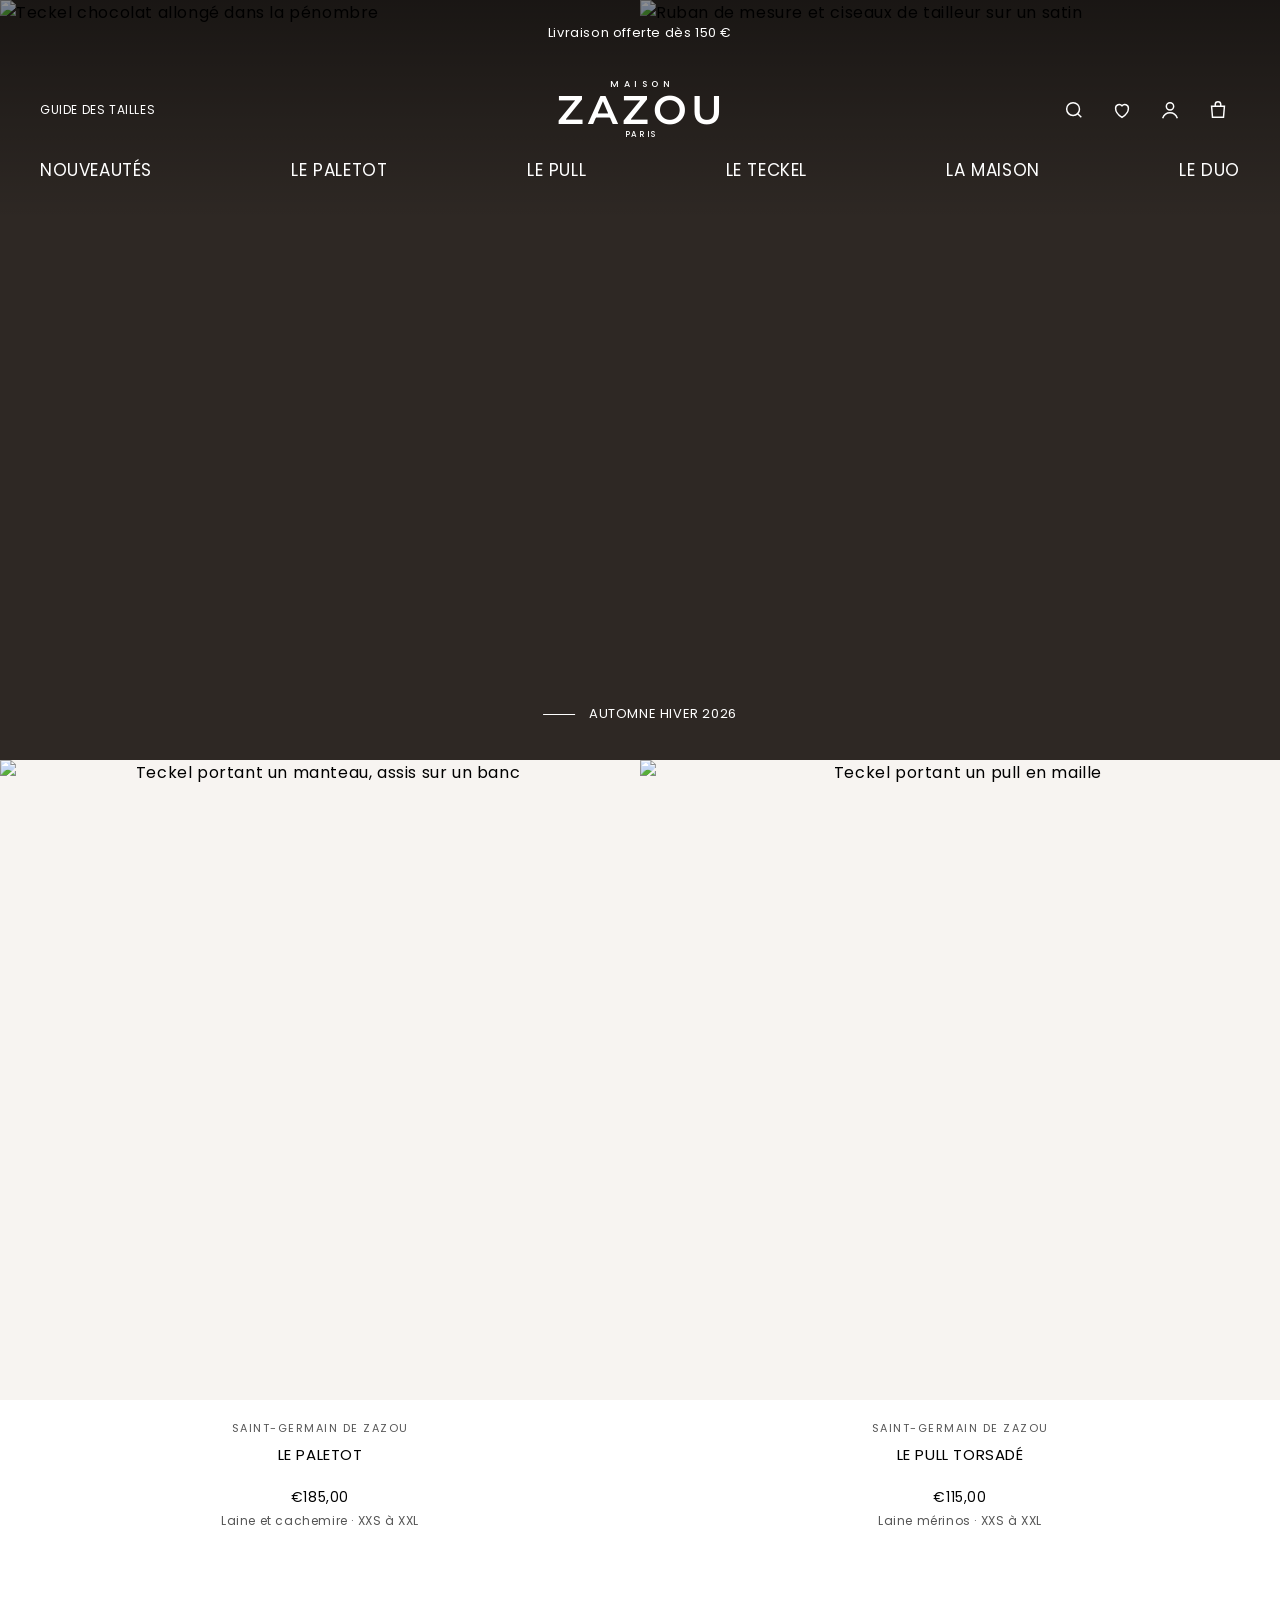
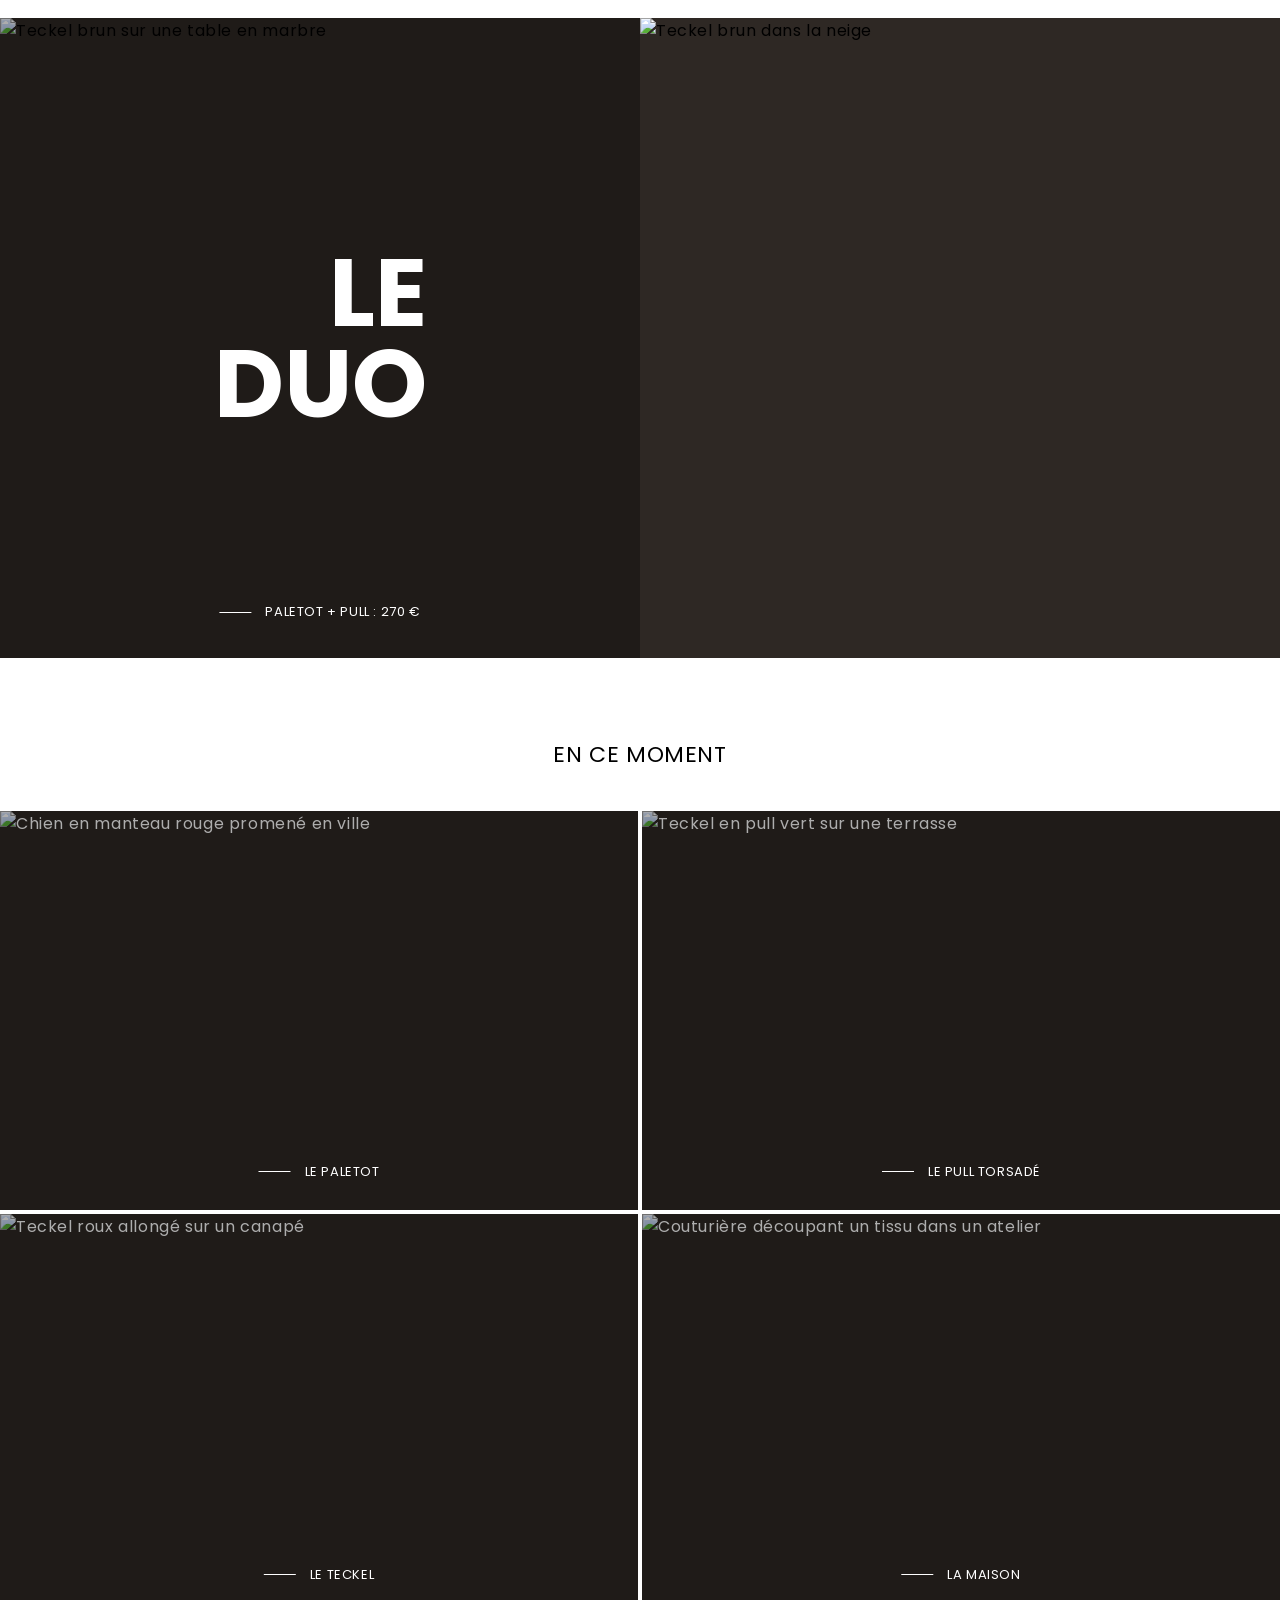
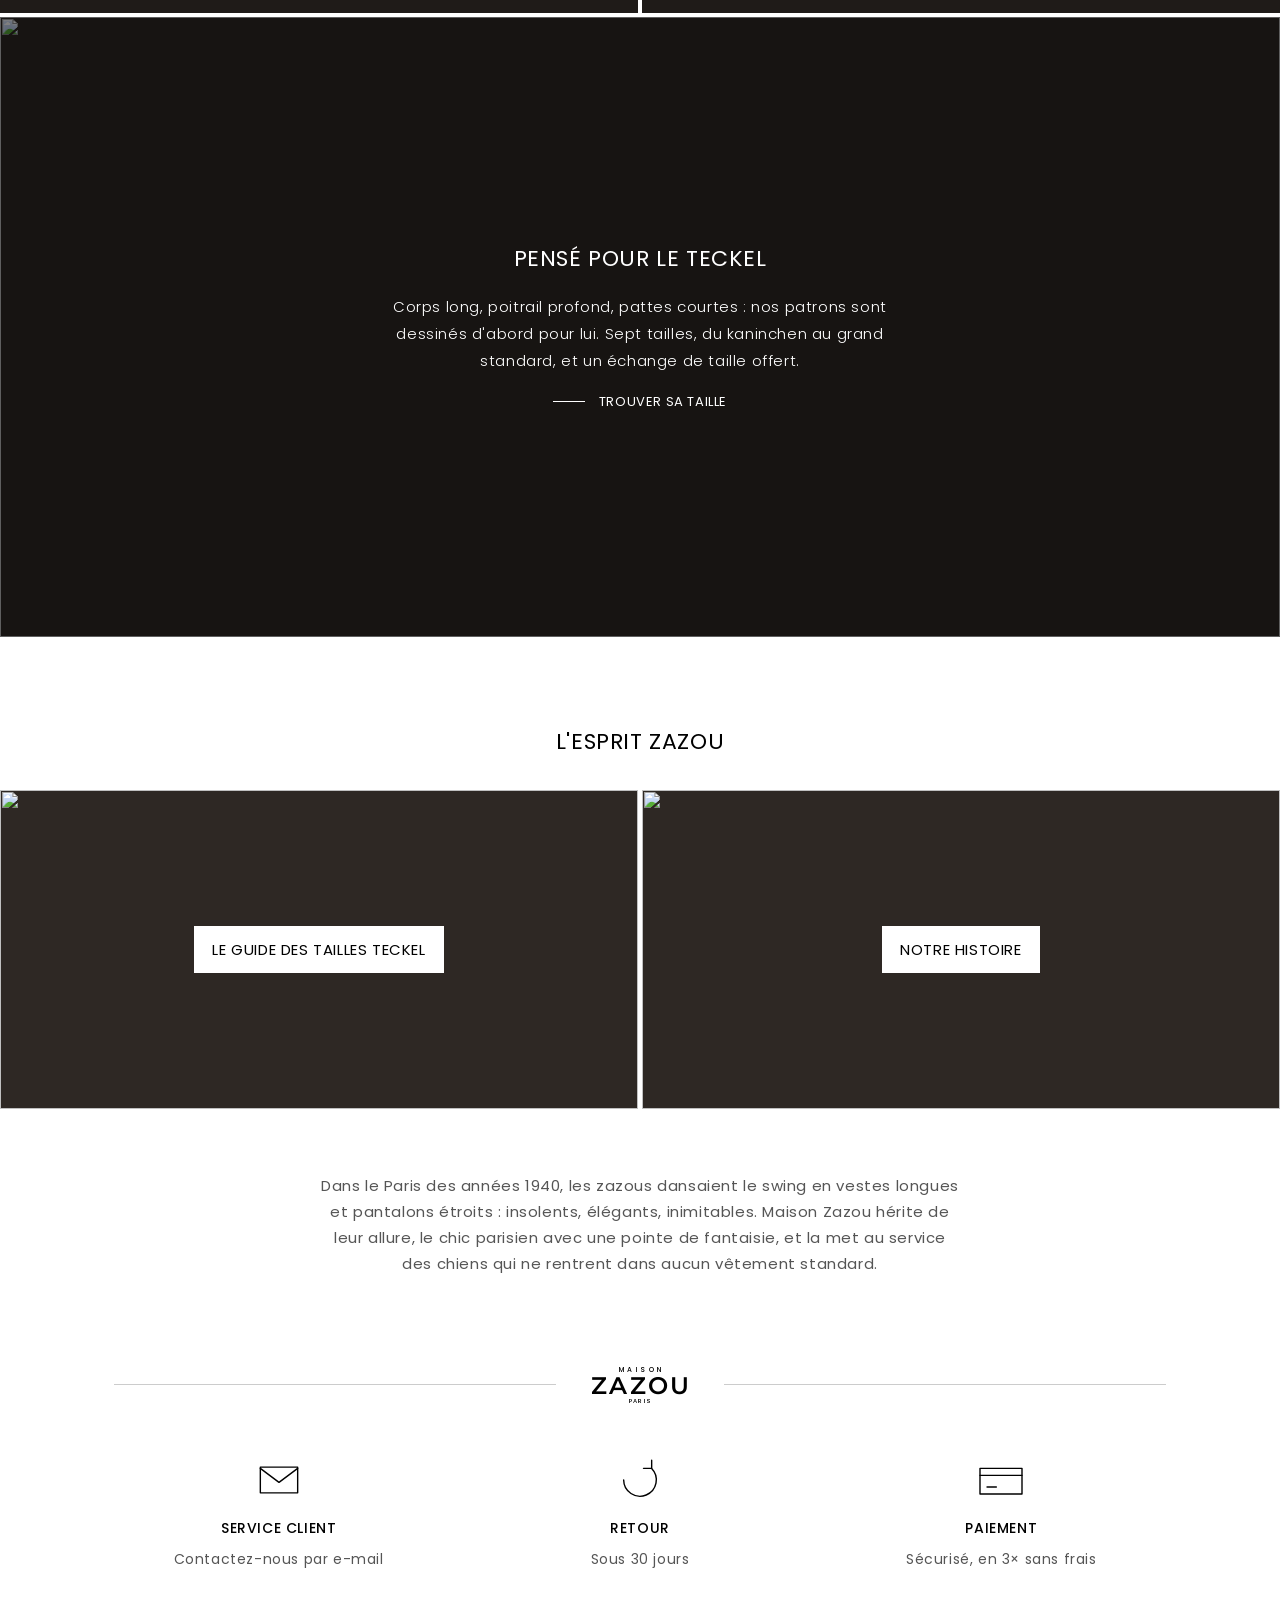
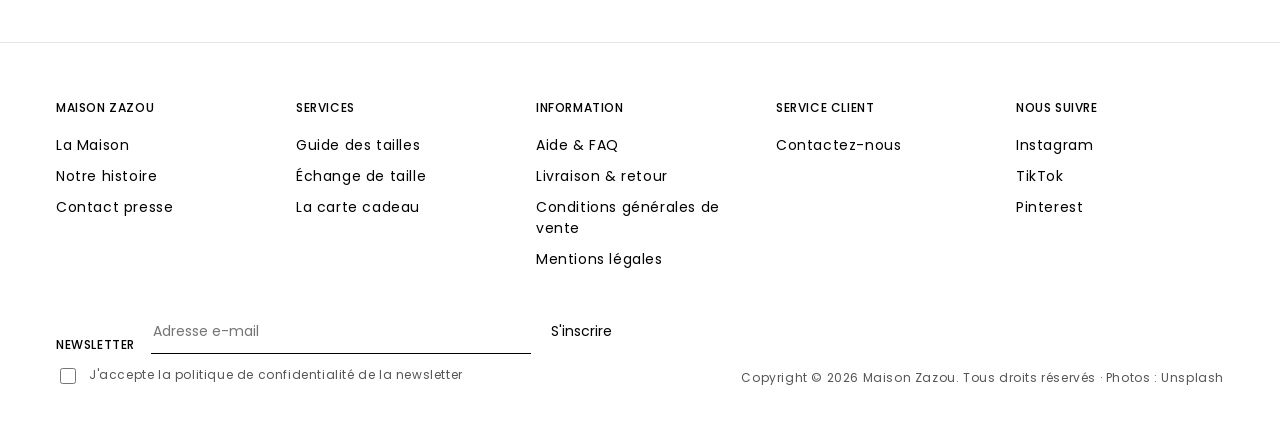
==== index.html @ 0fafcb83 "Add files via upload" ====
<!doctype html>
<html lang="fr">
<head>
  <meta charset="utf-8">
  <meta name="viewport" content="width=device-width, initial-scale=1">
  <title>Maison Zazou – Dog couture, Paris</title>
  <meta name="description" content="Maison Zazou, dog couture parisienne. Manteaux et pulls haut de gamme coupés pour le teckel : sept tailles, échange de taille offert.">
  <meta property="og:title" content="Maison Zazou – Dog couture, Paris">
  <meta property="og:description" content="Le Paletot et le Pull Torsadé, coupés pour le teckel.">
  <meta property="og:image" content="https://images.unsplash.com/photo-1665004063236-998c3f11ce4b?w=1200&q=80&auto=format&fit=crop">
  <meta property="og:type" content="website">
  <link rel="icon" href="favicon.svg" type="image/svg+xml">
  <link rel="preconnect" href="https://fonts.googleapis.com">
  <link rel="preconnect" href="https://fonts.gstatic.com" crossorigin>
  <link rel="stylesheet" href="https://fonts.googleapis.com/css2?family=Montserrat:wght@600&family=Poppins:wght@300;400;500;700&display=swap">
  <link rel="stylesheet" href="styles.css">
</head>
<body>
<a class="skip-link" href="#contenu">Aller au contenu</a>

<main id="contenu">

  <!-- Ouverture : en-tête posé sur la photo, comme les grandes maisons -->
  <section class="hero" aria-label="Collection Automne Hiver 2026">
    <div class="photo"><img src="https://images.unsplash.com/photo-1665004063236-998c3f11ce4b?w=1400&q=80&auto=format&fit=crop" alt="Teckel chocolat allongé dans la pénombre"></div>
    <div class="photo"><img src="https://images.unsplash.com/photo-1536867520774-5b4f2628a69b?w=1400&q=80&auto=format&fit=crop" alt="Ruban de mesure et ciseaux de tailleur sur un satin"></div>

    <div class="site-top">
      <p class="announce">Livraison offerte dès 150 €</p>
      <header class="header">
        <div class="header__row">
          <div class="header__side header__side--left">
            <a href="guide-des-tailles.html">Guide des tailles</a>
          </div>
          <a class="logo" href="index.html" aria-label="Maison Zazou, accueil">
            <span class="logo__maison">MAISON</span>
            <span class="logo__name">ZAZOU</span>
            <span class="logo__paris">PARIS</span>
          </a>
          <div class="header__side header__side--right">
            <button class="icon-btn" type="button" aria-label="Rechercher"><svg aria-hidden="true" viewBox="0 0 24 24" fill="none" stroke="currentColor" stroke-width="1.6"><circle cx="11" cy="11" r="7"/><path d="M20 20l-4-4"/></svg></button>
            <button class="icon-btn" type="button" aria-label="Mes favoris"><svg aria-hidden="true" viewBox="0 0 24 24" fill="none" stroke="currentColor" stroke-width="1.6"><path d="M12 20s-7-4.4-7-10a4 4 0 017-2.6A4 4 0 0119 10c0 5.6-7 10-7 10z"/></svg></button>
            <button class="icon-btn" type="button" aria-label="Mon compte"><svg aria-hidden="true" viewBox="0 0 24 24" fill="none" stroke="currentColor" stroke-width="1.6"><circle cx="12" cy="8" r="4"/><path d="M4 21c1.5-4 4.5-6 8-6s6.5 2 8 6"/></svg></button>
            <button class="icon-btn" type="button" aria-label="Panier, 0 article"><svg aria-hidden="true" viewBox="0 0 24 24" fill="none" stroke="currentColor" stroke-width="1.6"><path d="M5 8h14l-1 12H6L5 8z"/><path d="M9 8V6a3 3 0 016 0v2"/></svg></button>
          </div>
        </div>
        <nav class="nav" aria-label="Navigation principale">
          <a href="#collection">Nouveautés</a>
          <a href="#paletot">Le Paletot</a>
          <a href="#pull">Le Pull</a>
          <a href="#teckel">Le Teckel</a>
          <a href="#maison">La Maison</a>
          <a href="#duo">Le Duo</a>
        </nav>
      </header>
    </div>

    <a class="dash-link hero__label" href="#collection">Automne Hiver 2026</a>
  </section>

  <!-- Les deux pièces de lancement -->
  <section id="collection" aria-label="La collection">
    <h2 class="visually-hidden">La collection Saint-Germain</h2>
    <div class="products">
      <a class="product" id="paletot" href="guide-des-tailles.html">
        <span class="photo"><img src="https://images.unsplash.com/photo-1697939829612-f2ee98421a53?w=1000&q=80&auto=format&fit=crop" alt="Teckel portant un manteau, assis sur un banc" loading="lazy"></span>
        <span class="product__line">Saint-Germain de Zazou</span>
        <h3 class="product__name">Le Paletot</h3>
        <span class="product__price">€185,00</span>
        <span class="product__sizes">Laine et cachemire · XXS à XXL</span>
      </a>
      <a class="product" id="pull" href="guide-des-tailles.html">
        <span class="photo"><img src="https://images.unsplash.com/photo-1622150749206-4168a393b139?w=1000&q=80&auto=format&fit=crop" alt="Teckel portant un pull en maille" loading="lazy"></span>
        <span class="product__line">Saint-Germain de Zazou</span>
        <h3 class="product__name">Le Pull Torsadé</h3>
        <span class="product__price">€115,00</span>
        <span class="product__sizes">Laine mérinos · XXS à XXL</span>
      </a>
    </div>
  </section>

  <!-- Le duo -->
  <section class="banner" id="duo" aria-label="Le duo de l'hiver">
    <div class="photo photo--shade"><img src="https://images.unsplash.com/photo-1621757298577-3d65e065ecbe?w=1400&q=80&auto=format&fit=crop" alt="Teckel brun sur une table en marbre" loading="lazy"></div>
    <div class="photo"><img src="https://images.unsplash.com/photo-1613051466655-682343e2f2dd?w=1400&q=80&auto=format&fit=crop" alt="Teckel brun dans la neige" loading="lazy"></div>
    <h2 class="banner__title">Le<br>Duo</h2>
    <a class="dash-link banner__label" href="#collection">Paletot + Pull : 270 €</a>
  </section>

  <!-- En ce moment -->
  <section aria-label="En ce moment" style="padding-top: 80px">
    <h2 class="section-title">En ce moment</h2>
    <div class="tiles">
      <a class="tile" href="#paletot">
        <span class="photo photo--shade"><img src="https://images.unsplash.com/photo-1760413496862-2b8345eee603?w=1200&q=80&auto=format&fit=crop" alt="Chien en manteau rouge promené en ville" loading="lazy"></span>
        <span class="dash-link">Le Paletot</span>
      </a>
      <a class="tile" href="#pull">
        <span class="photo photo--shade"><img src="https://images.unsplash.com/photo-1791584328574-c2e7253af6ff?w=1200&q=80&auto=format&fit=crop" alt="Teckel en pull vert sur une terrasse" loading="lazy"></span>
        <span class="dash-link">Le Pull Torsadé</span>
      </a>
      <a class="tile" href="#teckel">
        <span class="photo photo--shade"><img src="https://images.unsplash.com/photo-1774440052293-35434686075d?w=1200&q=80&auto=format&fit=crop" alt="Teckel roux allongé sur un canapé" loading="lazy"></span>
        <span class="dash-link">Le Teckel</span>
      </a>
      <a class="tile" href="#maison">
        <span class="photo photo--shade"><img src="https://images.unsplash.com/photo-1787505136265-9a99dad3bbac?w=1200&q=80&auto=format&fit=crop" alt="Couturière découpant un tissu dans un atelier" loading="lazy"></span>
        <span class="dash-link">La Maison</span>
      </a>
    </div>
  </section>

  <!-- Coupe teckel -->
  <section class="feature" id="teckel" aria-label="Pensé pour le teckel">
    <div class="photo photo--shade" style="position:absolute"><img src="https://images.unsplash.com/photo-1741875801005-53f6b969426e?w=2000&q=80&auto=format&fit=crop" alt="" loading="lazy"></div>
    <div class="feature__text">
      <h2>Pensé pour le teckel</h2>
      <p>Corps long, poitrail profond, pattes courtes : nos patrons sont dessinés d'abord pour lui. Sept tailles, du kaninchen au grand standard, et un échange de taille offert.</p>
      <a class="dash-link" href="guide-des-tailles.html">Trouver sa taille</a>
    </div>
  </section>

  <!-- L'esprit Zazou -->
  <section id="maison" aria-label="L'esprit Zazou" style="padding-top: 88px">
    <h2 class="section-title" style="margin-bottom: 32px">L'esprit Zazou</h2>
    <div class="ateliers">
      <a class="atelier" href="guide-des-tailles.html">
        <span class="photo"><img src="https://images.unsplash.com/photo-1633655442330-0b44ca0cce9b?w=1400&q=80&auto=format&fit=crop" alt="" loading="lazy"></span>
        <span class="atelier__label">Le guide des tailles teckel</span>
      </a>
      <a class="atelier" href="#histoire">
        <span class="photo"><img src="https://images.unsplash.com/photo-1681003564665-62848f8d481e?w=1400&q=80&auto=format&fit=crop" alt="" loading="lazy"></span>
        <span class="atelier__label">Notre histoire</span>
      </a>
    </div>
    <div class="page" id="histoire" style="padding-top: 64px; padding-bottom: 0; text-align: center">
      <p style="max-width: 640px; margin: 0 auto; color: var(--muted)">Dans le Paris des années 1940, les zazous dansaient le swing en vestes longues et pantalons étroits : insolents, élégants, inimitables. Maison Zazou hérite de leur allure, le chic parisien avec une pointe de fantaisie, et la met au service des chiens qui ne rentrent dans aucun vêtement standard.</p>
    </div>
  </section>

  <!-- Engagements -->
  <section class="promise" aria-label="Nos engagements">
    <div class="promise__divider">
      <span class="logo logo--small" aria-hidden="true"><span class="logo__maison">MAISON</span><span class="logo__name">ZAZOU</span><span class="logo__paris">PARIS</span></span>
    </div>
    <div class="promise__grid">
      <div class="promise__item">
        <svg aria-hidden="true" viewBox="0 0 48 48" fill="none" stroke="#000" stroke-width="1.2" stroke-linecap="round" stroke-linejoin="round"><path d="M8 13h32v22H8z"/><path d="M8 14l16 12 16-12"/></svg>
        <span class="promise__title">Service client</span>
        <span class="promise__text">Contactez-nous par e-mail</span>
      </div>
      <div class="promise__item">
        <svg aria-hidden="true" viewBox="0 0 48 48" fill="none" stroke="#000" stroke-width="1.2" stroke-linecap="round" stroke-linejoin="round"><path d="M10 24a14 14 0 1024-9.9"/><path d="M34 7v7h-7"/></svg>
        <span class="promise__title">Retour</span>
        <span class="promise__text">Sous 30 jours</span>
      </div>
      <div class="promise__item">
        <svg aria-hidden="true" viewBox="0 0 48 48" fill="none" stroke="#000" stroke-width="1.2" stroke-linecap="round" stroke-linejoin="round"><path d="M6 14h36v22H6z"/><path d="M6 20h36"/><path d="M12 30h8"/></svg>
        <span class="promise__title">Paiement</span>
        <span class="promise__text">Sécurisé, en 3× sans frais</span>
      </div>
    </div>
  </section>

</main>

<footer class="footer" id="contact">
  <div class="footer__inner">
    <div class="footer__cols">
      <nav class="footer__col" aria-label="Maison Zazou">
        <span class="footer__heading">Maison Zazou</span>
        <a href="#maison">La Maison</a>
        <a href="#histoire">Notre histoire</a>
        <a href="mailto:contact@maisonzazou.fr">Contact presse</a>
      </nav>
      <nav class="footer__col" aria-label="Services">
        <span class="footer__heading">Services</span>
        <a href="guide-des-tailles.html">Guide des tailles</a>
        <a href="guide-des-tailles.html#echange">Échange de taille</a>
        <a href="#">La carte cadeau</a>
      </nav>
      <nav class="footer__col" aria-label="Information">
        <span class="footer__heading">Information</span>
        <a href="#">Aide &amp; FAQ</a>
        <a href="#">Livraison &amp; retour</a>
        <a href="#">Conditions générales de vente</a>
        <a href="mentions-legales.html">Mentions légales</a>
      </nav>
      <nav class="footer__col" aria-label="Service client">
        <span class="footer__heading">Service client</span>
        <a href="mailto:contact@maisonzazou.fr">Contactez-nous</a>
      </nav>
      <nav class="footer__col" aria-label="Nous suivre">
        <span class="footer__heading">Nous suivre</span>
        <a href="#">Instagram</a>
        <a href="#">TikTok</a>
        <a href="#">Pinterest</a>
      </nav>
    </div>
    <div class="footer__bottom">
      <form class="newsletter" name="newsletter" method="POST" data-netlify="true" netlify-honeypot="bot-field">
        <input type="hidden" name="form-name" value="newsletter">
        <p class="visually-hidden"><label>Ne pas remplir : <input name="bot-field"></label></p>
        <div class="newsletter__row">
          <label class="newsletter__label" for="nl-email">Newsletter</label>
          <input id="nl-email" name="email" type="email" placeholder="Adresse e-mail" required>
          <button type="submit">S'inscrire</button>
        </div>
        <label class="newsletter__consent"><input type="checkbox" name="consentement" required>J'accepte la politique de confidentialité de la newsletter</label>
      </form>
      <span class="copyright">Copyright © 2026 Maison Zazou. Tous droits réservés · Photos : Unsplash</span>
    </div>
  </div>
</footer>
</body>
</html>
---- styles.css ----
/* Maison Zazou — feuille de style */
:root {
  --ink: #000000;
  --muted: #555555;
  --line: #e6e6e6;
  --cream: #f7f4f1;
  --white: #ffffff;
  --font: 'Poppins', system-ui, -apple-system, sans-serif;
  --logo: 'Montserrat', 'Poppins', sans-serif;
}

* { box-sizing: border-box; }
html { scroll-behavior: smooth; }
body {
  margin: 0;
  background: var(--white);
  color: var(--ink);
  font-family: var(--font);
  font-size: 16px;
  letter-spacing: 0.6px;
  -webkit-font-smoothing: antialiased;
}
img { display: block; max-width: 100%; }
a { color: inherit; text-decoration: none; }
a:hover { opacity: 0.75; }
button { font: inherit; color: inherit; }
.visually-hidden {
  position: absolute; width: 1px; height: 1px; padding: 0; margin: -1px;
  overflow: hidden; clip: rect(0 0 0 0); white-space: nowrap; border: 0;
}
.skip-link { position: absolute; left: -9999px; top: 0; background: #fff; padding: 8px 12px; z-index: 100; }
.skip-link:focus { left: 8px; }

/* ---------- Logo ---------- */
.logo { display: flex; flex-direction: column; align-items: center; line-height: 1; }
.logo__maison { font-size: 9px; font-weight: 500; letter-spacing: 0.5em; padding-left: 0.5em; }
.logo__name { font-family: var(--logo); font-weight: 600; font-size: 40px; letter-spacing: 0.1em; padding-left: 0.1em; line-height: 1.05; }
.logo__paris { font-size: 8px; font-weight: 500; letter-spacing: 0.2em; padding-left: 0.2em; }
.logo--small .logo__maison { font-size: 7px; }
.logo--small .logo__name { font-size: 24px; }
.logo--small .logo__paris { font-size: 6px; }

/* ---------- En-tête ---------- */
.site-top { position: absolute; top: 0; left: 0; right: 0; z-index: 10; color: var(--white); }
.site-top--solid { position: static; color: var(--ink); border-bottom: 1px solid var(--line); }
.announce { text-align: center; padding: 10px 16px; font-size: 13px; }
.header { max-width: 1440px; margin: 0 auto; padding: 14px 40px 0; }
.header__row { display: flex; align-items: center; justify-content: space-between; gap: 16px; }
.header__side { flex: 1 1 0; display: flex; align-items: center; gap: 4px; }
.header__side--left { font-size: 12px; text-transform: uppercase; }
.header__side--right { justify-content: flex-end; }
.icon-btn {
  width: 44px; height: 44px; border: 0; background: transparent; cursor: pointer;
  display: inline-flex; align-items: center; justify-content: center; color: inherit;
}
.icon-btn svg { width: 22px; height: 22px; }
.nav {
  display: flex; flex-wrap: wrap; justify-content: space-between; gap: 8px 24px;
  padding: 18px 0 16px; font-size: 17px; text-transform: uppercase;
}

/* ---------- Photos ---------- */
.photo { position: relative; overflow: hidden; background: #2e2824; }
.photo img { width: 100%; height: 100%; object-fit: cover; }
.photo--shade::after { content: ''; position: absolute; inset: 0; background: rgba(0, 0, 0, 0.32); }

/* ---------- Ouverture ---------- */
.hero { position: relative; height: 760px; display: flex; }
.hero .photo { flex: 1 1 50%; }
.hero::after { content: ''; position: absolute; inset: 0 0 auto 0; height: 220px; background: linear-gradient(rgba(0,0,0,.45), rgba(0,0,0,0)); pointer-events: none; }
.dash-link {
  display: inline-flex; align-items: center; gap: 14px;
  font-size: 13px; text-transform: uppercase; white-space: nowrap;
}
.dash-link::before { content: ''; width: 32px; height: 1px; background: currentColor; }
.hero__label, .banner__label {
  position: absolute; bottom: 36px; left: 50%; transform: translateX(-50%);
  color: var(--white); z-index: 2;
}
.banner__label { left: 25%; }
.feature .photo--shade::after { background: rgba(0, 0, 0, 0.5); }

/* ---------- Produits ---------- */
.products {
  display: grid; grid-template-columns: repeat(2, minmax(0, 1fr));
  max-width: 1440px; margin: 0 auto; padding-bottom: 64px;
}
.product { display: flex; flex-direction: column; align-items: center; text-align: center; padding-bottom: 24px; }
.product .photo { width: 100%; aspect-ratio: 1 / 1; background: var(--cream); }
.product__line { margin-top: 20px; font-size: 11px; letter-spacing: 1.5px; text-transform: uppercase; color: var(--muted); }
.product__name { margin-top: 6px; font-size: 15px; text-transform: uppercase; font-weight: 400; }
.product__price { margin-top: 6px; font-size: 14px; }
.product__sizes { margin-top: 4px; font-size: 12px; color: var(--muted); }

/* ---------- Bannière Duo ---------- */
.banner { position: relative; display: flex; min-height: 640px; }
.banner .photo { flex: 1 1 50%; }
.banner__title {
  position: absolute; z-index: 2; top: 50%; left: 25%; transform: translate(-50%, -50%);
  margin: 0; color: var(--white); font-weight: 700; font-size: 96px; line-height: 0.95;
  text-transform: uppercase; text-align: right; letter-spacing: 0;
}

/* ---------- Titres de section ---------- */
.section-title { margin: 0 0 40px; text-align: center; font-size: 22px; font-weight: 400; text-transform: uppercase; }

/* ---------- Tuiles ---------- */
.tiles { display: grid; grid-template-columns: repeat(2, minmax(0, 1fr)); gap: 4px; }
.tile { position: relative; aspect-ratio: 16 / 10; display: block; color: var(--white); }
.tile .photo { position: absolute; inset: 0; }
.tile .dash-link { position: absolute; bottom: 28px; left: 50%; transform: translateX(-50%); z-index: 2; }

/* ---------- Bandeau teckel ---------- */
.feature { position: relative; min-height: 620px; display: flex; align-items: center; justify-content: center; padding: 64px 24px; color: var(--white); margin-top: 4px; }
.feature .photo { position: absolute; inset: 0; }
.feature__text { position: relative; z-index: 2; max-width: 560px; text-align: center; display: flex; flex-direction: column; align-items: center; gap: 18px; }
.feature__text h2 { margin: 0; font-size: 22px; font-weight: 400; text-transform: uppercase; }
.feature__text p { margin: 0; font-size: 15px; line-height: 1.8; font-weight: 300; }

/* ---------- Ateliers ---------- */
.ateliers { display: grid; grid-template-columns: repeat(2, minmax(0, 1fr)); gap: 4px; }
.atelier { position: relative; aspect-ratio: 2 / 1; display: flex; align-items: center; justify-content: center; }
.atelier .photo { position: absolute; inset: 0; }
.atelier__label { position: relative; z-index: 2; background: var(--white); color: var(--ink); padding: 12px 18px; font-size: 15px; text-transform: uppercase; }

/* ---------- Engagements ---------- */
.promise { max-width: 1100px; margin: 0 auto; padding: 88px 24px 72px; }
.promise__divider { display: flex; align-items: center; gap: 32px; }
.promise__divider::before, .promise__divider::after { content: ''; flex: 1 1 0; height: 1px; background: #cccccc; }
.promise__grid { margin-top: 48px; display: grid; grid-template-columns: repeat(3, minmax(0, 1fr)); gap: 32px; text-align: center; }
.promise__item { display: flex; flex-direction: column; align-items: center; gap: 10px; }
.promise__item svg { width: 56px; height: 56px; }
.promise__title { font-size: 14px; text-transform: uppercase; font-weight: 500; }
.promise__text { font-size: 14px; color: var(--muted); }

/* ---------- Pied de page ---------- */
.footer { border-top: 1px solid var(--line); }
.footer__inner { max-width: 1440px; margin: 0 auto; padding: 56px 56px 40px; display: flex; flex-direction: column; gap: 40px; }
.footer__cols { display: grid; grid-template-columns: repeat(5, minmax(0, 1fr)); gap: 32px; font-size: 14px; }
.footer__col { display: flex; flex-direction: column; gap: 10px; }
.footer__heading { font-size: 12px; font-weight: 500; text-transform: uppercase; margin-bottom: 8px; }
.footer__bottom { display: flex; flex-wrap: wrap; justify-content: space-between; align-items: flex-end; gap: 24px; }
.newsletter { display: flex; flex-direction: column; gap: 12px; flex: 0 1 560px; }
.newsletter__row { display: flex; flex-wrap: wrap; align-items: flex-end; gap: 16px; }
.newsletter label.newsletter__label { font-size: 12px; font-weight: 500; text-transform: uppercase; }
.newsletter input[type=email] {
  flex: 1 1 220px; min-height: 44px; border: 0; border-bottom: 1px solid var(--ink);
  background: transparent; font: 14px var(--font); color: var(--ink); padding: 0 2px;
}
.newsletter button { min-height: 44px; border: 0; background: transparent; cursor: pointer; font-size: 14px; padding: 0 4px; }
.newsletter__consent { display: flex; gap: 10px; align-items: flex-start; font-size: 12px; color: var(--muted); line-height: 1.5; }
.newsletter__consent input { margin-top: 2px; width: 16px; height: 16px; }
.newsletter__msg { font-size: 13px; color: var(--muted); min-height: 1em; }
.copyright { font-size: 12px; color: var(--muted); }

/* ---------- Pages intérieures ---------- */
.page { max-width: 960px; margin: 0 auto; padding: 72px 24px 96px; }
.page h1 { margin: 0 0 12px; font-size: 26px; font-weight: 400; text-transform: uppercase; text-align: center; }
.page .lead { margin: 0 auto 48px; max-width: 620px; text-align: center; color: var(--muted); line-height: 1.7; }
.page h2 { font-size: 16px; font-weight: 500; text-transform: uppercase; margin: 48px 0 16px; }
.page p, .page li { line-height: 1.75; font-size: 15px; }
.table-wrap { overflow-x: auto; }
.size-table { width: 100%; border-collapse: collapse; font-size: 14px; }
.size-table th, .size-table td { padding: 12px 10px; border-bottom: 1px solid var(--line); text-align: left; white-space: nowrap; }
.size-table th { font-weight: 500; text-transform: uppercase; font-size: 11px; letter-spacing: 1px; }
.size-table td:first-child { font-weight: 500; }

/* ---------- Mobile ---------- */
@media (max-width: 900px) {
  .header { padding: 10px 16px 0; }
  .nav { justify-content: center; font-size: 13px; gap: 6px 18px; }
  .logo__name { font-size: 30px; }
  .hero { height: 620px; }
  .hero .photo:last-child { display: none; }
  .banner { flex-direction: column; }
  .banner .photo { min-height: 360px; }
  .banner__title { top: 180px; left: 50%; font-size: 64px; text-align: center; }
  .banner__label { bottom: auto; top: 320px; left: 50%; }
  .products, .tiles, .ateliers { grid-template-columns: 1fr; }
  .promise__grid { grid-template-columns: 1fr; }
  .footer__inner { padding: 40px 20px 32px; }
  .footer__cols { grid-template-columns: repeat(2, minmax(0, 1fr)); }
  .header__side--left a { display: none; }
}
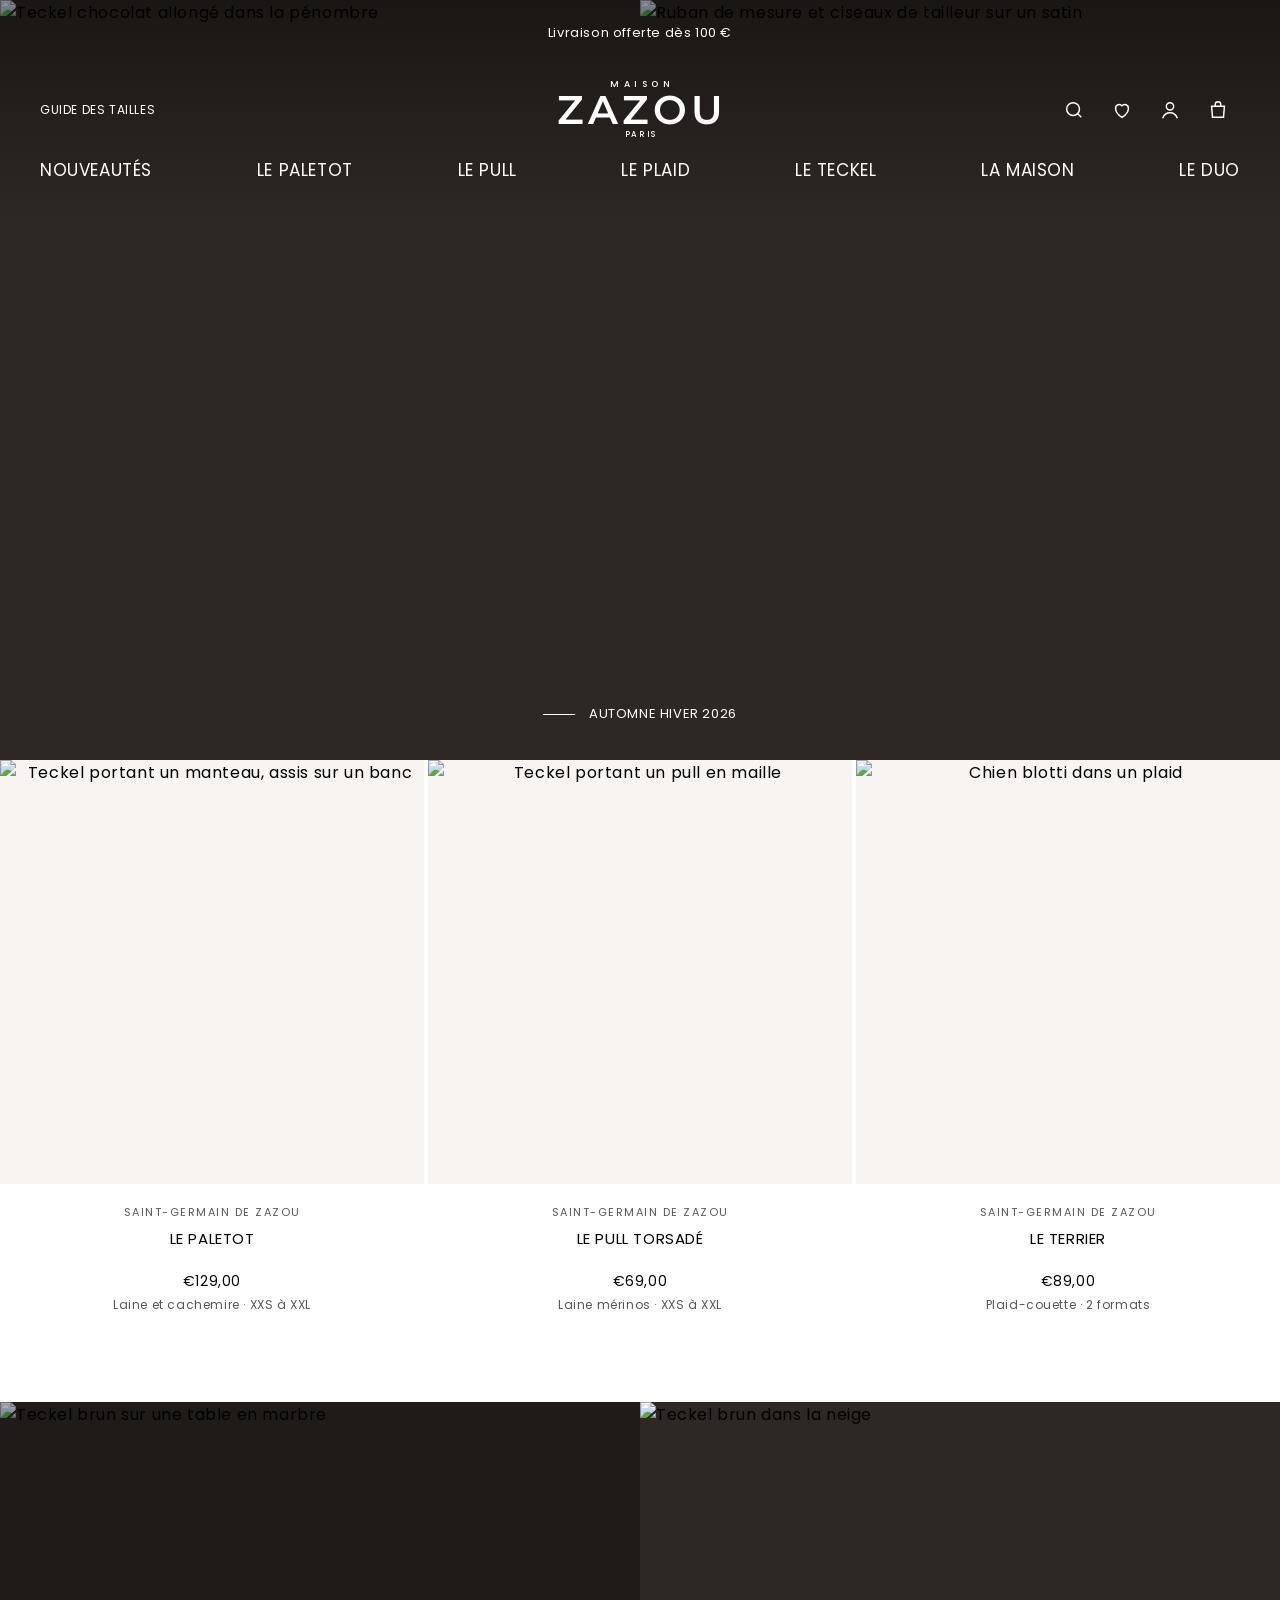
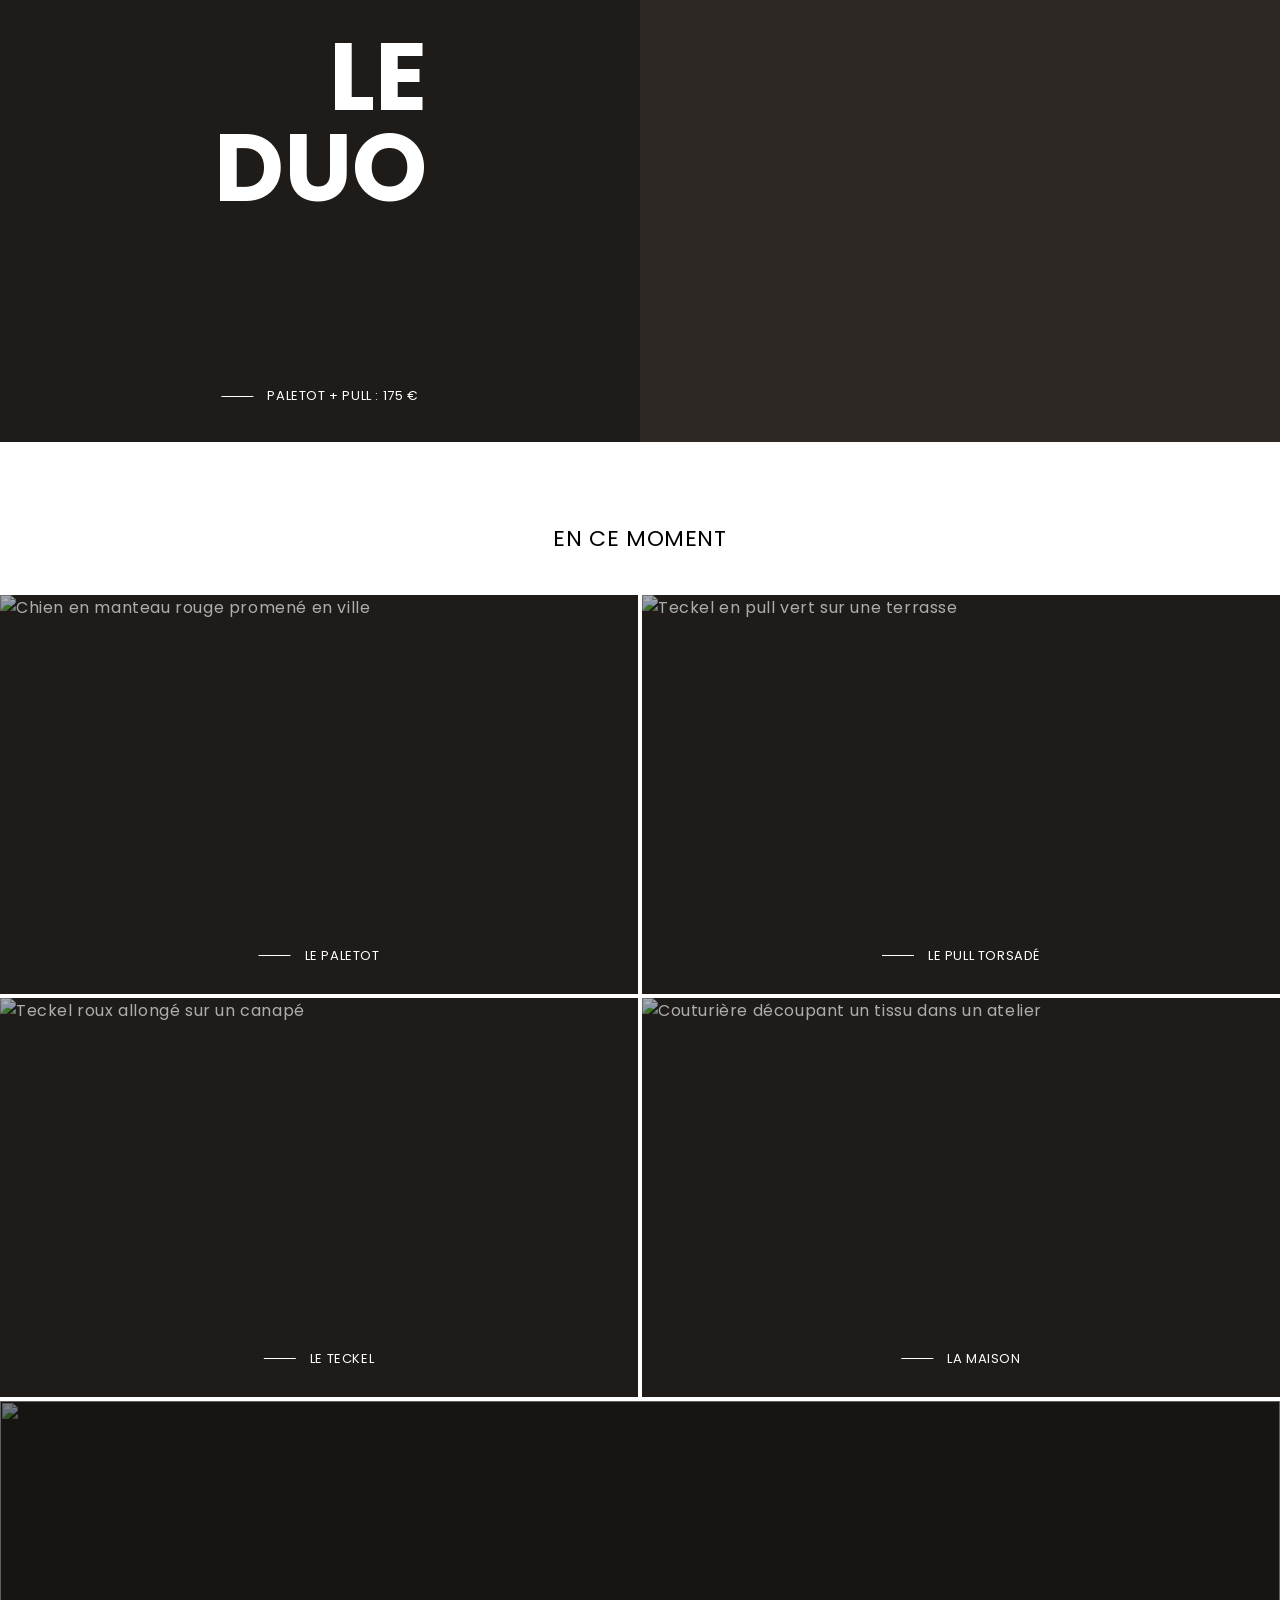
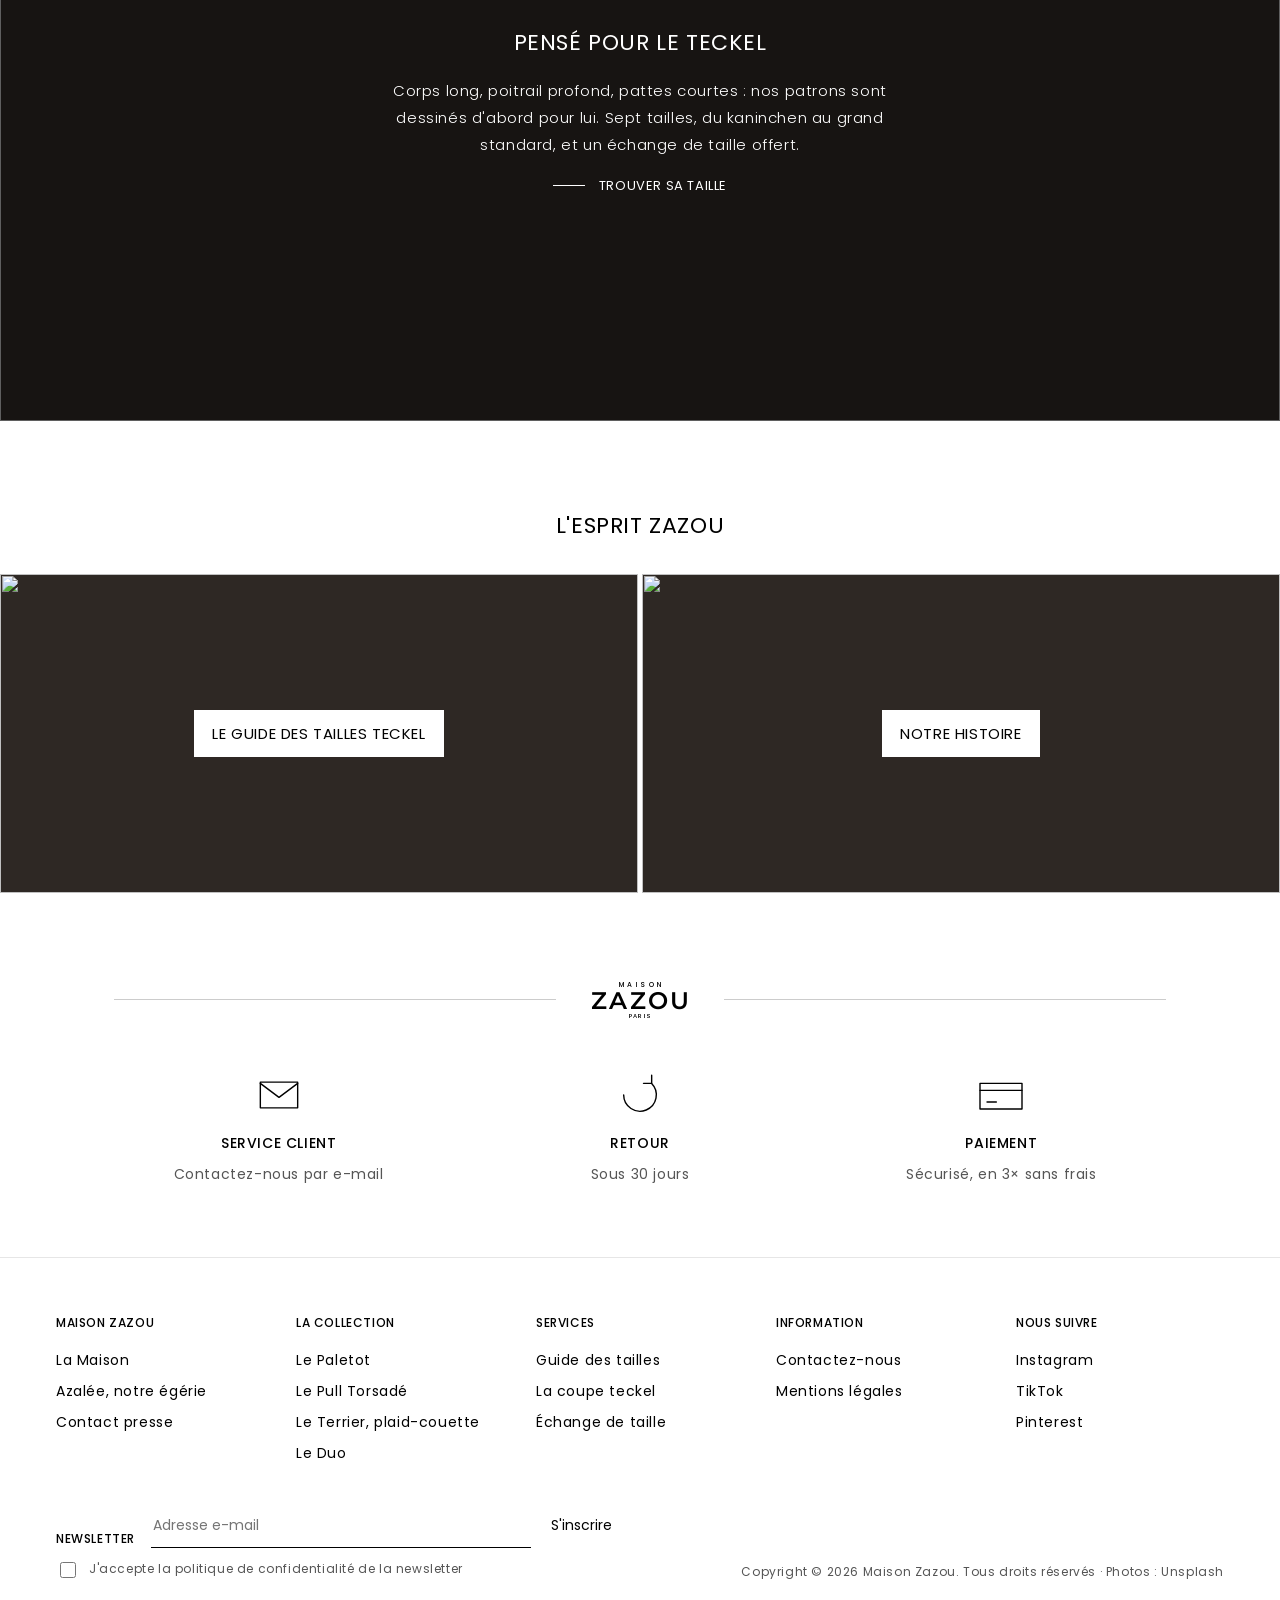
==== commit cc83521c: "Add files via upload" ====
--- a/index.html
+++ b/index.html
@@ -26,7 +26,7 @@
     <div class="photo"><img src="https://images.unsplash.com/photo-1536867520774-5b4f2628a69b?w=1400&q=80&auto=format&fit=crop" alt="Ruban de mesure et ciseaux de tailleur sur un satin"></div>
 
     <div class="site-top">
-      <p class="announce">Livraison offerte dès 150 €</p>
+      <p class="announce">Livraison offerte dès 100 €</p>
       <header class="header">
         <div class="header__row">
           <div class="header__side header__side--left">
@@ -45,36 +45,44 @@
           </div>
         </div>
         <nav class="nav" aria-label="Navigation principale">
-          <a href="#collection">Nouveautés</a>
-          <a href="#paletot">Le Paletot</a>
-          <a href="#pull">Le Pull</a>
-          <a href="#teckel">Le Teckel</a>
-          <a href="#maison">La Maison</a>
-          <a href="#duo">Le Duo</a>
+          <a href="collection.html">Nouveautés</a>
+          <a href="le-paletot.html">Le Paletot</a>
+          <a href="le-pull.html">Le Pull</a>
+          <a href="le-terrier.html">Le Plaid</a>
+          <a href="le-teckel.html">Le Teckel</a>
+          <a href="la-maison.html">La Maison</a>
+          <a href="le-duo.html">Le Duo</a>
         </nav>
       </header>
     </div>
 
-    <a class="dash-link hero__label" href="#collection">Automne Hiver 2026</a>
+    <a class="dash-link hero__label" href="collection.html">Automne Hiver 2026</a>
   </section>
 
   <!-- Les deux pièces de lancement -->
   <section id="collection" aria-label="La collection">
     <h2 class="visually-hidden">La collection Saint-Germain</h2>
     <div class="products">
-      <a class="product" id="paletot" href="guide-des-tailles.html">
+      <a class="product" id="paletot" href="le-paletot.html">
         <span class="photo"><img src="https://images.unsplash.com/photo-1697939829612-f2ee98421a53?w=1000&q=80&auto=format&fit=crop" alt="Teckel portant un manteau, assis sur un banc" loading="lazy"></span>
         <span class="product__line">Saint-Germain de Zazou</span>
         <h3 class="product__name">Le Paletot</h3>
-        <span class="product__price">€185,00</span>
+        <span class="product__price">€129,00</span>
         <span class="product__sizes">Laine et cachemire · XXS à XXL</span>
       </a>
-      <a class="product" id="pull" href="guide-des-tailles.html">
+      <a class="product" id="pull" href="le-pull.html">
         <span class="photo"><img src="https://images.unsplash.com/photo-1622150749206-4168a393b139?w=1000&q=80&auto=format&fit=crop" alt="Teckel portant un pull en maille" loading="lazy"></span>
         <span class="product__line">Saint-Germain de Zazou</span>
         <h3 class="product__name">Le Pull Torsadé</h3>
-        <span class="product__price">€115,00</span>
+        <span class="product__price">€69,00</span>
         <span class="product__sizes">Laine mérinos · XXS à XXL</span>
+      </a>
+      <a class="product" id="terrier" href="le-terrier.html">
+        <span class="photo"><img src="https://images.unsplash.com/photo-1665004060926-42e6c83dc4e2?w=1000&q=80&auto=format&fit=crop" alt="Chien blotti dans un plaid" loading="lazy"></span>
+        <span class="product__line">Saint-Germain de Zazou</span>
+        <h3 class="product__name">Le Terrier</h3>
+        <span class="product__price">€89,00</span>
+        <span class="product__sizes">Plaid-couette · 2 formats</span>
       </a>
     </div>
   </section>
@@ -84,26 +92,26 @@
     <div class="photo photo--shade"><img src="https://images.unsplash.com/photo-1621757298577-3d65e065ecbe?w=1400&q=80&auto=format&fit=crop" alt="Teckel brun sur une table en marbre" loading="lazy"></div>
     <div class="photo"><img src="https://images.unsplash.com/photo-1613051466655-682343e2f2dd?w=1400&q=80&auto=format&fit=crop" alt="Teckel brun dans la neige" loading="lazy"></div>
     <h2 class="banner__title">Le<br>Duo</h2>
-    <a class="dash-link banner__label" href="#collection">Paletot + Pull : 270 €</a>
+    <a class="dash-link banner__label" href="le-duo.html">Paletot + Pull : 175 €</a>
   </section>
 
   <!-- En ce moment -->
   <section aria-label="En ce moment" style="padding-top: 80px">
     <h2 class="section-title">En ce moment</h2>
     <div class="tiles">
-      <a class="tile" href="#paletot">
+      <a class="tile" href="le-paletot.html">
         <span class="photo photo--shade"><img src="https://images.unsplash.com/photo-1760413496862-2b8345eee603?w=1200&q=80&auto=format&fit=crop" alt="Chien en manteau rouge promené en ville" loading="lazy"></span>
         <span class="dash-link">Le Paletot</span>
       </a>
-      <a class="tile" href="#pull">
+      <a class="tile" href="le-pull.html">
         <span class="photo photo--shade"><img src="https://images.unsplash.com/photo-1791584328574-c2e7253af6ff?w=1200&q=80&auto=format&fit=crop" alt="Teckel en pull vert sur une terrasse" loading="lazy"></span>
         <span class="dash-link">Le Pull Torsadé</span>
       </a>
-      <a class="tile" href="#teckel">
+      <a class="tile" href="le-teckel.html">
         <span class="photo photo--shade"><img src="https://images.unsplash.com/photo-1774440052293-35434686075d?w=1200&q=80&auto=format&fit=crop" alt="Teckel roux allongé sur un canapé" loading="lazy"></span>
         <span class="dash-link">Le Teckel</span>
       </a>
-      <a class="tile" href="#maison">
+      <a class="tile" href="la-maison.html">
         <span class="photo photo--shade"><img src="https://images.unsplash.com/photo-1787505136265-9a99dad3bbac?w=1200&q=80&auto=format&fit=crop" alt="Couturière découpant un tissu dans un atelier" loading="lazy"></span>
         <span class="dash-link">La Maison</span>
       </a>
@@ -124,17 +132,14 @@
   <section id="maison" aria-label="L'esprit Zazou" style="padding-top: 88px">
     <h2 class="section-title" style="margin-bottom: 32px">L'esprit Zazou</h2>
     <div class="ateliers">
-      <a class="atelier" href="guide-des-tailles.html">
+      <a class="atelier" href="le-teckel.html">
         <span class="photo"><img src="https://images.unsplash.com/photo-1633655442330-0b44ca0cce9b?w=1400&q=80&auto=format&fit=crop" alt="" loading="lazy"></span>
         <span class="atelier__label">Le guide des tailles teckel</span>
       </a>
-      <a class="atelier" href="#histoire">
+      <a class="atelier" href="la-maison.html">
         <span class="photo"><img src="https://images.unsplash.com/photo-1681003564665-62848f8d481e?w=1400&q=80&auto=format&fit=crop" alt="" loading="lazy"></span>
         <span class="atelier__label">Notre histoire</span>
       </a>
-    </div>
-    <div class="page" id="histoire" style="padding-top: 64px; padding-bottom: 0; text-align: center">
-      <p style="max-width: 640px; margin: 0 auto; color: var(--muted)">Dans le Paris des années 1940, les zazous dansaient le swing en vestes longues et pantalons étroits : insolents, élégants, inimitables. Maison Zazou hérite de leur allure, le chic parisien avec une pointe de fantaisie, et la met au service des chiens qui ne rentrent dans aucun vêtement standard.</p>
     </div>
   </section>
 
@@ -169,26 +174,27 @@
     <div class="footer__cols">
       <nav class="footer__col" aria-label="Maison Zazou">
         <span class="footer__heading">Maison Zazou</span>
-        <a href="#maison">La Maison</a>
-        <a href="#histoire">Notre histoire</a>
+        <a href="la-maison.html">La Maison</a>
+        <a href="la-maison.html">Azalée, notre égérie</a>
         <a href="mailto:contact@maisonzazou.fr">Contact presse</a>
+      </nav>
+      <nav class="footer__col" aria-label="La collection">
+        <span class="footer__heading">La collection</span>
+        <a href="le-paletot.html">Le Paletot</a>
+        <a href="le-pull.html">Le Pull Torsadé</a>
+        <a href="le-terrier.html">Le Terrier, plaid-couette</a>
+        <a href="le-duo.html">Le Duo</a>
       </nav>
       <nav class="footer__col" aria-label="Services">
         <span class="footer__heading">Services</span>
         <a href="guide-des-tailles.html">Guide des tailles</a>
+        <a href="le-teckel.html">La coupe teckel</a>
         <a href="guide-des-tailles.html#echange">Échange de taille</a>
-        <a href="#">La carte cadeau</a>
       </nav>
       <nav class="footer__col" aria-label="Information">
         <span class="footer__heading">Information</span>
-        <a href="#">Aide &amp; FAQ</a>
-        <a href="#">Livraison &amp; retour</a>
-        <a href="#">Conditions générales de vente</a>
+        <a href="mailto:contact@maisonzazou.fr">Contactez-nous</a>
         <a href="mentions-legales.html">Mentions légales</a>
-      </nav>
-      <nav class="footer__col" aria-label="Service client">
-        <span class="footer__heading">Service client</span>
-        <a href="mailto:contact@maisonzazou.fr">Contactez-nous</a>
       </nav>
       <nav class="footer__col" aria-label="Nous suivre">
         <span class="footer__heading">Nous suivre</span>
--- a/styles.css
+++ b/styles.css
@@ -82,7 +82,7 @@
 
 /* ---------- Produits ---------- */
 .products {
-  display: grid; grid-template-columns: repeat(2, minmax(0, 1fr));
+  display: grid; grid-template-columns: repeat(3, minmax(0, 1fr)); gap: 0 4px;
   max-width: 1440px; margin: 0 auto; padding-bottom: 64px;
 }
 .product { display: flex; flex-direction: column; align-items: center; text-align: center; padding-bottom: 24px; }
@@ -164,6 +164,66 @@
 .size-table th, .size-table td { padding: 12px 10px; border-bottom: 1px solid var(--line); text-align: left; white-space: nowrap; }
 .size-table th { font-weight: 500; text-transform: uppercase; font-size: 11px; letter-spacing: 1px; }
 .size-table td:first-child { font-weight: 500; }
+
+/* ---------- Page La Maison ---------- */
+.manifesto__hero { height: 640px; }
+.manifesto__image { height: 560px; max-width: 1200px; margin: 0 auto; }
+.manifesto__intro { max-width: 720px; margin: 0 auto; padding: 72px 24px 64px; text-align: center; }
+.manifesto__intro h1 { margin: 0 0 16px; font-size: 26px; font-weight: 400; text-transform: uppercase; }
+.manifesto__intro p { margin: 0; font-size: 16px; line-height: 1.8; color: var(--muted); }
+.manifesto__block { max-width: 680px; margin: 0 auto; padding: 64px 24px; text-align: center; }
+.manifesto__block h2 { margin: 0 0 20px; font-size: 18px; font-weight: 500; text-transform: uppercase; }
+.manifesto__block p { margin: 0 0 14px; font-size: 15px; line-height: 1.85; color: var(--muted); }
+.manifesto__lead { font-size: 13px !important; text-transform: uppercase; letter-spacing: 1.5px; color: var(--ink) !important; }
+.manifesto__closing { margin-top: 32px !important; font-size: 14px !important; text-transform: uppercase; letter-spacing: 1.5px; color: var(--ink) !important; }
+.nav a[aria-current="page"] { text-decoration: underline; text-underline-offset: 6px; }
+
+/* ---------- Pages produit ---------- */
+.breadcrumb { margin: 0 0 18px; font-size: 12px; color: var(--muted); }
+.breadcrumb a:hover { text-decoration: underline; }
+.pdp { max-width: 1440px; margin: 0 auto; display: grid; grid-template-columns: minmax(0, 1.4fr) minmax(0, 1fr); gap: 56px; padding: 0 56px 32px 0; }
+.pdp__gallery { display: flex; flex-direction: column; gap: 4px; }
+.pdp__img { aspect-ratio: 4 / 5; background: var(--cream); }
+.pdp__info { position: sticky; top: 24px; align-self: start; padding-top: 48px; display: flex; flex-direction: column; }
+.pdp__name { margin: 6px 0 0; font-size: 22px; font-weight: 400; text-transform: uppercase; }
+.pdp__price { margin: 10px 0 0; font-size: 16px; }
+.pdp__color { margin: 18px 0 0; font-size: 13px; color: var(--muted); }
+.pdp__intro { margin: 14px 0 0; font-size: 15px; line-height: 1.7; }
+.pdp__form { margin-top: 28px; display: flex; flex-direction: column; gap: 12px; }
+.sizes { border: 0; margin: 0; padding: 0; }
+.sizes legend { width: 100%; display: flex; justify-content: space-between; font-size: 12px; text-transform: uppercase; margin-bottom: 10px; }
+.sizes legend a { text-transform: none; text-decoration: underline; color: var(--muted); }
+.sizes__grid { display: flex; flex-wrap: wrap; gap: 8px; }
+.size input { position: absolute; opacity: 0; }
+.size span { display: inline-flex; align-items: center; justify-content: center; min-width: 52px; min-height: 44px; padding: 0 12px; border: 1px solid #cccccc; font-size: 13px; cursor: pointer; }
+.size input:checked + span { border-color: var(--ink); background: var(--ink); color: var(--white); }
+.size input:focus-visible + span { outline: 2px solid var(--ink); outline-offset: 2px; }
+.pdp__label { font-size: 12px; text-transform: uppercase; margin-top: 6px; }
+.pdp__email { min-height: 48px; border: 1px solid #8c8c8c; padding: 0 14px; font: 14px var(--font); }
+.btn { display: inline-flex; align-items: center; justify-content: center; min-height: 52px; padding: 0 28px; border: 1px solid var(--ink); background: var(--ink); color: var(--white); font: 500 13px var(--font); letter-spacing: 1.5px; text-transform: uppercase; cursor: pointer; }
+.btn:hover { opacity: 0.85; }
+.btn--inline { margin: 8px 6px 0; }
+.btn--ghost { background: transparent; color: var(--ink); }
+.pdp__note { margin: 0; font-size: 12px; line-height: 1.6; color: var(--muted); }
+.acc { border-top: 1px solid var(--line); }
+.acc:first-of-type { margin-top: 32px; }
+.acc:last-of-type { border-bottom: 1px solid var(--line); }
+.acc summary { padding: 16px 0; font-size: 13px; text-transform: uppercase; cursor: pointer; list-style: none; display: flex; justify-content: space-between; }
+.acc summary::after { content: '+'; }
+.acc[open] summary::after { content: '–'; }
+.acc summary::-webkit-details-marker { display: none; }
+.acc div { padding-bottom: 12px; font-size: 14px; line-height: 1.75; color: var(--muted); }
+.acc p { margin: 0 0 10px; }
+.pdp__pair { margin-top: 28px; font-size: 13px; text-decoration: underline; text-underline-offset: 4px; }
+
+/* ---------- Listes de produits ---------- */
+.listing__head { text-align: center; padding: 56px 24px 40px; }
+.listing__head h1 { margin: 0 0 8px; font-size: 26px; font-weight: 400; text-transform: uppercase; }
+.listing__head p { margin: 0; font-size: 13px; color: var(--muted); }
+.listing { display: grid; grid-template-columns: repeat(auto-fit, minmax(260px, 1fr)); max-width: 1440px; margin: 0 auto; padding-bottom: 32px; gap: 0 4px; }
+.product__price s, .duo__price s { color: var(--muted); margin-left: 8px; }
+.duo__price { margin: 24px 0 12px !important; font-size: 20px !important; color: var(--ink) !important; }
+.dash-link--dark { color: var(--ink); margin-top: 12px; }
 
 /* ---------- Mobile ---------- */
 @media (max-width: 900px) {
@@ -181,4 +241,10 @@
   .footer__inner { padding: 40px 20px 32px; }
   .footer__cols { grid-template-columns: repeat(2, minmax(0, 1fr)); }
   .header__side--left a { display: none; }
-}
+  .pdp { grid-template-columns: 1fr; gap: 0; padding: 0 0 32px; }
+  .pdp__gallery { flex-direction: row; overflow-x: auto; scroll-snap-type: x mandatory; }
+  .pdp__img { flex: 0 0 88%; scroll-snap-align: start; }
+  .pdp__info { position: static; padding: 28px 20px 0; }
+  .manifesto__hero { height: 420px; }
+  .manifesto__image { height: 320px; }
+}
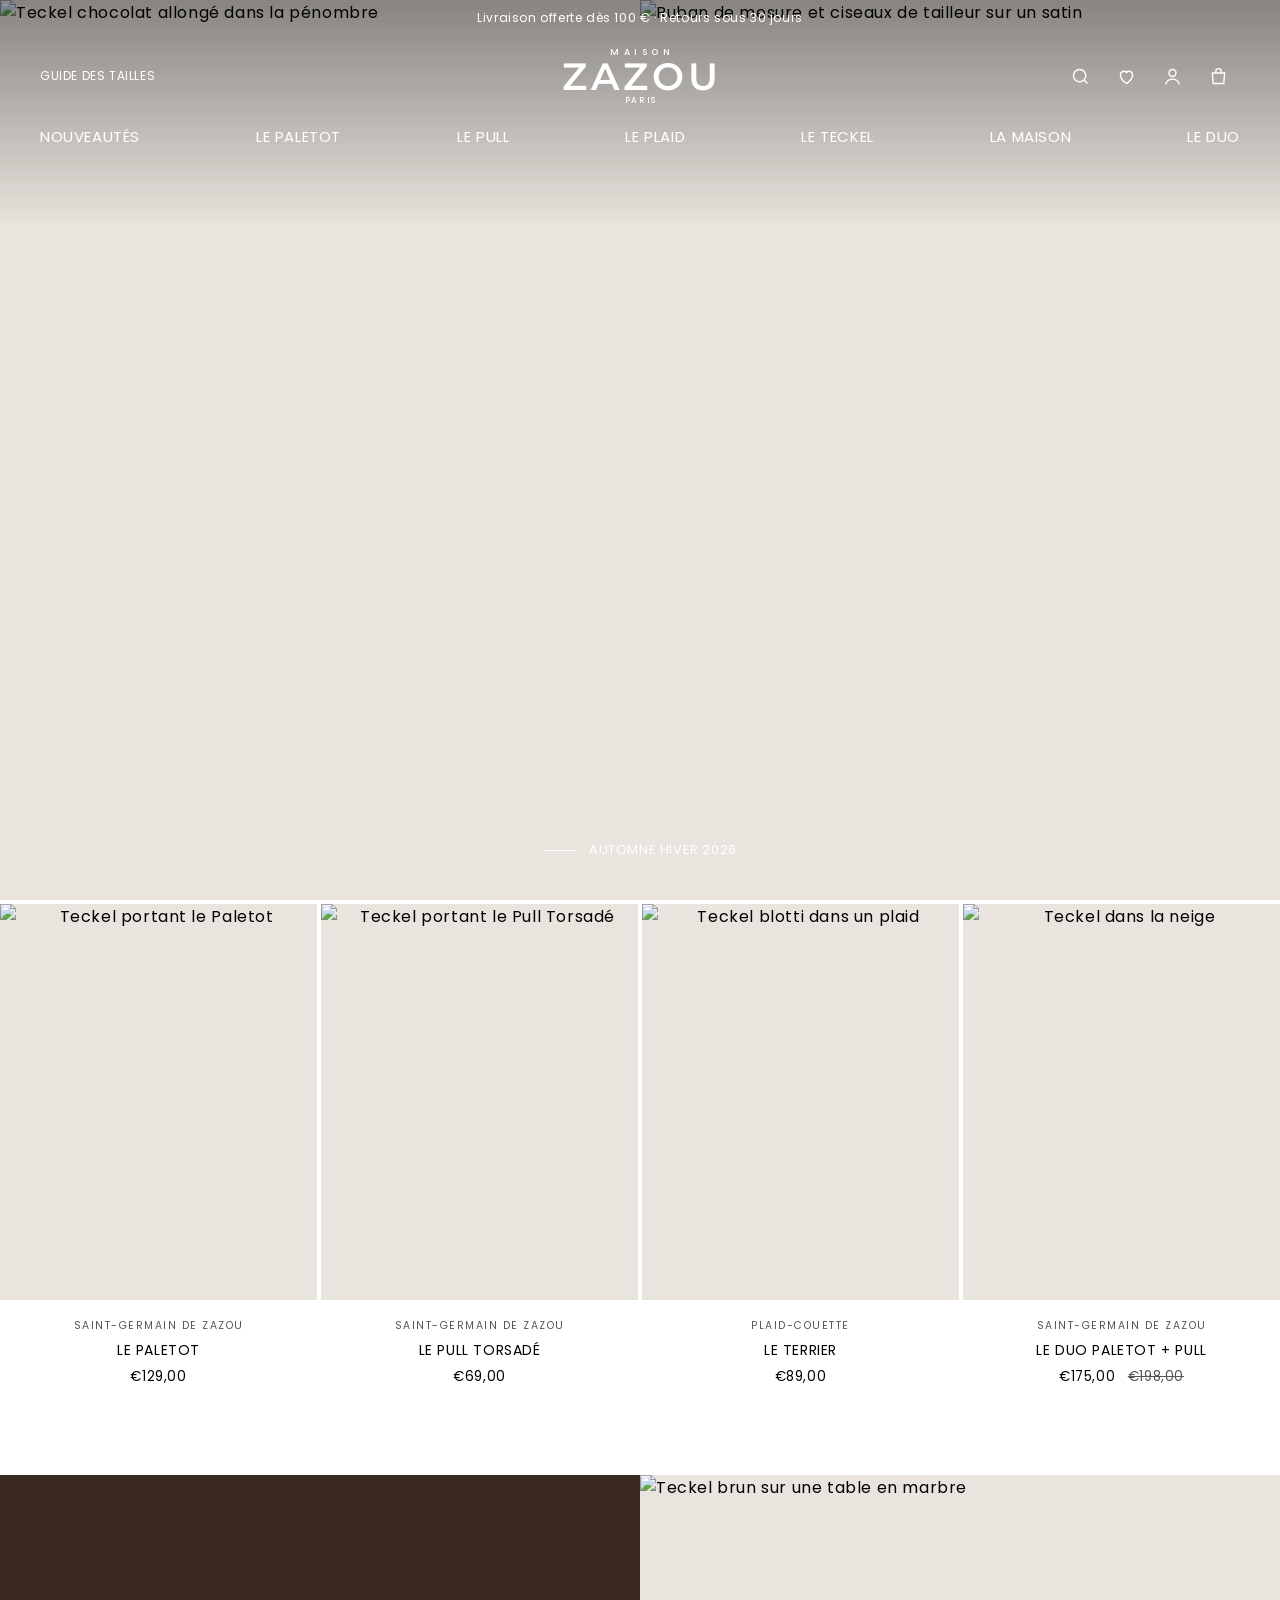
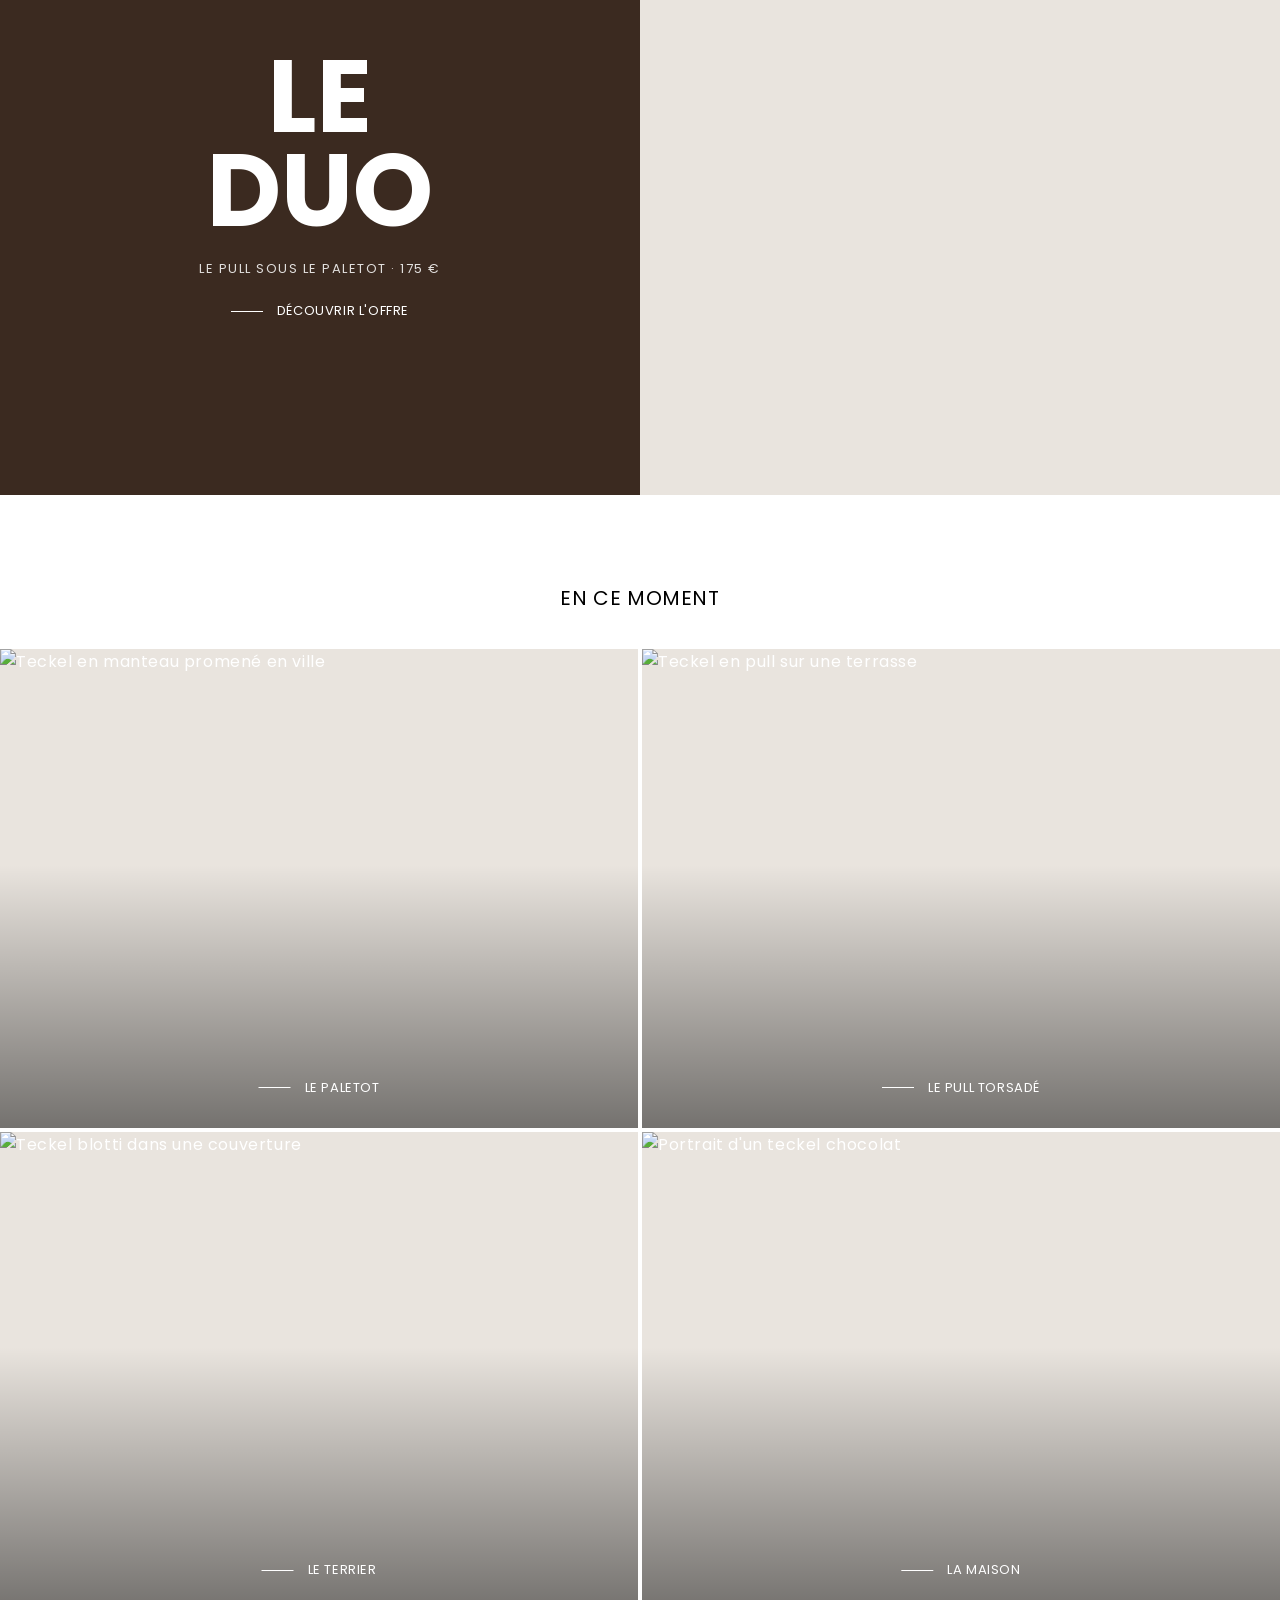
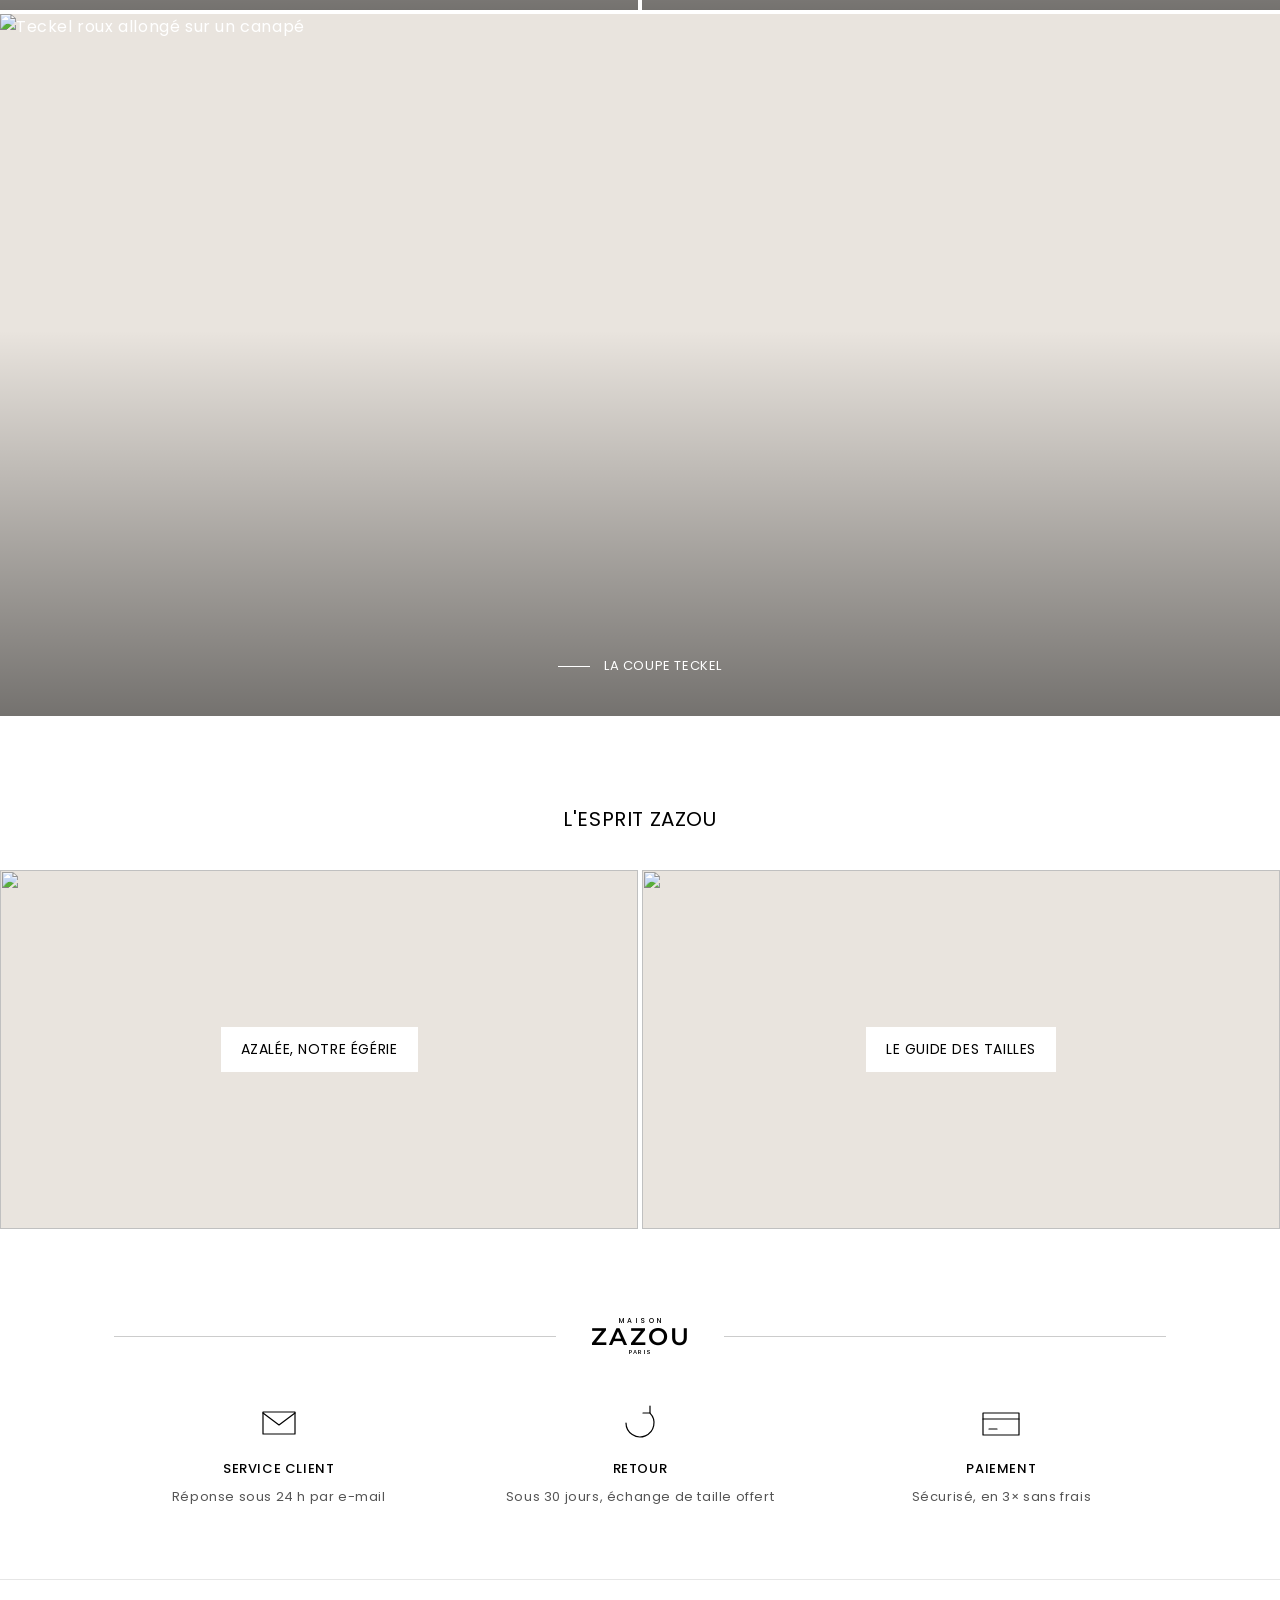
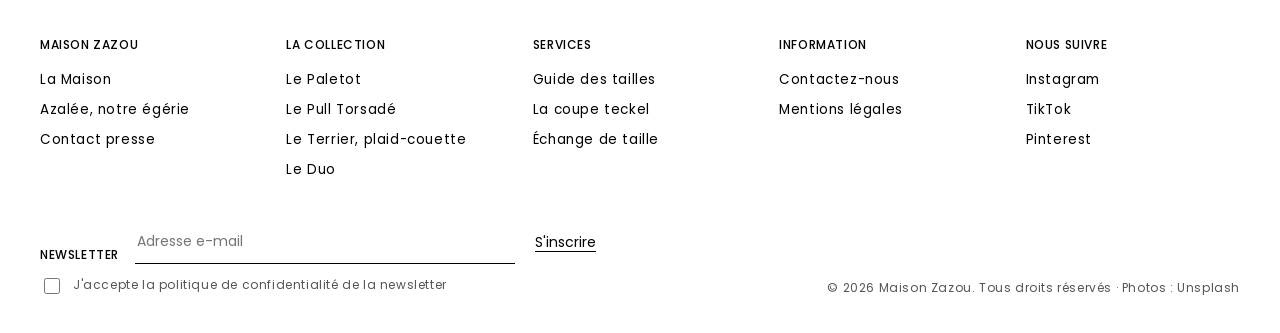
==== commit 73346d56: "Add files via upload" ====
--- a/index.html
+++ b/index.html
@@ -4,146 +4,121 @@
   <meta charset="utf-8">
   <meta name="viewport" content="width=device-width, initial-scale=1">
   <title>Maison Zazou – Dog couture, Paris</title>
-  <meta name="description" content="Maison Zazou, dog couture parisienne. Manteaux et pulls haut de gamme coupés pour le teckel : sept tailles, échange de taille offert.">
+  <meta name="description" content="Maison Zazou, dog couture parisienne : manteau, pull et plaid coupés pour le teckel. Sept tailles, échange offert.">
   <meta property="og:title" content="Maison Zazou – Dog couture, Paris">
-  <meta property="og:description" content="Le Paletot et le Pull Torsadé, coupés pour le teckel.">
+  <meta property="og:description" content="Maison Zazou, dog couture parisienne : manteau, pull et plaid coupés pour le teckel. Sept tailles, échange offert.">
   <meta property="og:image" content="https://images.unsplash.com/photo-1665004063236-998c3f11ce4b?w=1200&q=80&auto=format&fit=crop">
   <meta property="og:type" content="website">
   <link rel="icon" href="favicon.svg" type="image/svg+xml">
   <link rel="preconnect" href="https://fonts.googleapis.com">
   <link rel="preconnect" href="https://fonts.gstatic.com" crossorigin>
+  <link rel="preconnect" href="https://images.unsplash.com">
   <link rel="stylesheet" href="https://fonts.googleapis.com/css2?family=Montserrat:wght@600&family=Poppins:wght@300;400;500;700&display=swap">
   <link rel="stylesheet" href="styles.css">
+  <script src="site.js" defer></script>
 </head>
 <body>
 <a class="skip-link" href="#contenu">Aller au contenu</a>
+<div class="site-top site-top--overlay">
+  <p class="announce">Livraison offerte dès 100 € · Retours sous 30 jours</p>
+  <header class="header">
+    <div class="header__row">
+      <div class="header__side header__side--left">
+        <button class="icon-btn burger" type="button" aria-label="Ouvrir le menu" aria-expanded="false" aria-controls="menu"><svg aria-hidden="true" viewBox="0 0 24 24" fill="none" stroke="currentColor" stroke-width="1.6"><path d="M3 7h18M3 12h18M3 17h18"/></svg></button>
+        <a class="nav-link-text" href="guide-des-tailles.html">Guide des tailles</a>
+      </div>
+      <a class="logo" href="index.html" aria-label="Maison Zazou, accueil">
+        <span class="logo__maison">MAISON</span><span class="logo__name">ZAZOU</span><span class="logo__paris">PARIS</span>
+      </a>
+      <div class="header__side header__side--right">
+        <button class="icon-btn hide-mobile" type="button" aria-label="Rechercher"><svg aria-hidden="true" viewBox="0 0 24 24" fill="none" stroke="currentColor" stroke-width="1.6"><circle cx="11" cy="11" r="7"/><path d="M20 20l-4-4"/></svg></button>
+        <button class="icon-btn hide-mobile" type="button" aria-label="Mes favoris"><svg aria-hidden="true" viewBox="0 0 24 24" fill="none" stroke="currentColor" stroke-width="1.6"><path d="M12 20s-7-4.4-7-10a4 4 0 017-2.6A4 4 0 0119 10c0 5.6-7 10-7 10z"/></svg></button>
+        <button class="icon-btn hide-mobile" type="button" aria-label="Mon compte"><svg aria-hidden="true" viewBox="0 0 24 24" fill="none" stroke="currentColor" stroke-width="1.6"><circle cx="12" cy="8" r="4"/><path d="M4 21c1.5-4 4.5-6 8-6s6.5 2 8 6"/></svg></button>
+        <button class="icon-btn" type="button" aria-label="Panier, 0 article"><svg aria-hidden="true" viewBox="0 0 24 24" fill="none" stroke="currentColor" stroke-width="1.6"><path d="M5 8h14l-1 12H6L5 8z"/><path d="M9 8V6a3 3 0 016 0v2"/></svg></button>
+      </div>
+    </div>
+    <nav id="menu" class="nav" aria-label="Navigation principale">
+      <button class="icon-btn menu-close nav__extra" type="button" aria-label="Fermer le menu"><svg aria-hidden="true" viewBox="0 0 24 24" fill="none" stroke="currentColor" stroke-width="1.6"><path d="M6 6l12 12M18 6L6 18"/></svg></button>
+      <a href="collection.html">Nouveautés</a>
+      <a href="le-paletot.html">Le Paletot</a>
+      <a href="le-pull.html">Le Pull</a>
+      <a href="le-terrier.html">Le Plaid</a>
+      <a href="le-teckel.html">Le Teckel</a>
+      <a href="la-maison.html">La Maison</a>
+      <a href="le-duo.html">Le Duo</a>
+      <a class="nav__extra" href="guide-des-tailles.html">Guide des tailles</a>
+    </nav>
+  </header>
+</div>
 
 <main id="contenu">
-
-  <!-- Ouverture : en-tête posé sur la photo, comme les grandes maisons -->
   <section class="hero" aria-label="Collection Automne Hiver 2026">
-    <div class="photo"><img src="https://images.unsplash.com/photo-1665004063236-998c3f11ce4b?w=1400&q=80&auto=format&fit=crop" alt="Teckel chocolat allongé dans la pénombre"></div>
-    <div class="photo"><img src="https://images.unsplash.com/photo-1536867520774-5b4f2628a69b?w=1400&q=80&auto=format&fit=crop" alt="Ruban de mesure et ciseaux de tailleur sur un satin"></div>
-
-    <div class="site-top">
-      <p class="announce">Livraison offerte dès 100 €</p>
-      <header class="header">
-        <div class="header__row">
-          <div class="header__side header__side--left">
-            <a href="guide-des-tailles.html">Guide des tailles</a>
-          </div>
-          <a class="logo" href="index.html" aria-label="Maison Zazou, accueil">
-            <span class="logo__maison">MAISON</span>
-            <span class="logo__name">ZAZOU</span>
-            <span class="logo__paris">PARIS</span>
-          </a>
-          <div class="header__side header__side--right">
-            <button class="icon-btn" type="button" aria-label="Rechercher"><svg aria-hidden="true" viewBox="0 0 24 24" fill="none" stroke="currentColor" stroke-width="1.6"><circle cx="11" cy="11" r="7"/><path d="M20 20l-4-4"/></svg></button>
-            <button class="icon-btn" type="button" aria-label="Mes favoris"><svg aria-hidden="true" viewBox="0 0 24 24" fill="none" stroke="currentColor" stroke-width="1.6"><path d="M12 20s-7-4.4-7-10a4 4 0 017-2.6A4 4 0 0119 10c0 5.6-7 10-7 10z"/></svg></button>
-            <button class="icon-btn" type="button" aria-label="Mon compte"><svg aria-hidden="true" viewBox="0 0 24 24" fill="none" stroke="currentColor" stroke-width="1.6"><circle cx="12" cy="8" r="4"/><path d="M4 21c1.5-4 4.5-6 8-6s6.5 2 8 6"/></svg></button>
-            <button class="icon-btn" type="button" aria-label="Panier, 0 article"><svg aria-hidden="true" viewBox="0 0 24 24" fill="none" stroke="currentColor" stroke-width="1.6"><path d="M5 8h14l-1 12H6L5 8z"/><path d="M9 8V6a3 3 0 016 0v2"/></svg></button>
-          </div>
-        </div>
-        <nav class="nav" aria-label="Navigation principale">
-          <a href="collection.html">Nouveautés</a>
-          <a href="le-paletot.html">Le Paletot</a>
-          <a href="le-pull.html">Le Pull</a>
-          <a href="le-terrier.html">Le Plaid</a>
-          <a href="le-teckel.html">Le Teckel</a>
-          <a href="la-maison.html">La Maison</a>
-          <a href="le-duo.html">Le Duo</a>
-        </nav>
-      </header>
-    </div>
-
+    <div class="photo"><img src="https://images.unsplash.com/photo-1665004063236-998c3f11ce4b?w=1600&q=80&auto=format&fit=crop" alt="Teckel chocolat allongé dans la pénombre" style="object-position:40% 50%" decoding="async"></div>
+    <div class="photo"><img src="https://images.unsplash.com/photo-1536867520774-5b4f2628a69b?w=1600&q=80&auto=format&fit=crop" alt="Ruban de mesure et ciseaux de tailleur sur un satin" style="object-position:50% 50%" decoding="async"></div>
     <a class="dash-link hero__label" href="collection.html">Automne Hiver 2026</a>
   </section>
 
-  <!-- Les deux pièces de lancement -->
-  <section id="collection" aria-label="La collection">
+  <section aria-label="La collection">
     <h2 class="visually-hidden">La collection Saint-Germain</h2>
     <div class="products">
-      <a class="product" id="paletot" href="le-paletot.html">
-        <span class="photo"><img src="https://images.unsplash.com/photo-1697939829612-f2ee98421a53?w=1000&q=80&auto=format&fit=crop" alt="Teckel portant un manteau, assis sur un banc" loading="lazy"></span>
+      <a class="product" href="le-paletot.html">
+        <span class="photo"><img src="https://images.unsplash.com/photo-1697939829612-f2ee98421a53?w=900&q=80&auto=format&fit=crop" alt="Teckel portant le Paletot" style="object-position:35% 40%" loading="lazy" decoding="async"></span>
         <span class="product__line">Saint-Germain de Zazou</span>
         <h3 class="product__name">Le Paletot</h3>
         <span class="product__price">€129,00</span>
-        <span class="product__sizes">Laine et cachemire · XXS à XXL</span>
       </a>
-      <a class="product" id="pull" href="le-pull.html">
-        <span class="photo"><img src="https://images.unsplash.com/photo-1622150749206-4168a393b139?w=1000&q=80&auto=format&fit=crop" alt="Teckel portant un pull en maille" loading="lazy"></span>
+      <a class="product" href="le-pull.html">
+        <span class="photo"><img src="https://images.unsplash.com/photo-1622150749206-4168a393b139?w=900&q=80&auto=format&fit=crop" alt="Teckel portant le Pull Torsadé" style="object-position:50% 40%" loading="lazy" decoding="async"></span>
         <span class="product__line">Saint-Germain de Zazou</span>
         <h3 class="product__name">Le Pull Torsadé</h3>
         <span class="product__price">€69,00</span>
-        <span class="product__sizes">Laine mérinos · XXS à XXL</span>
       </a>
-      <a class="product" id="terrier" href="le-terrier.html">
-        <span class="photo"><img src="https://images.unsplash.com/photo-1665004060926-42e6c83dc4e2?w=1000&q=80&auto=format&fit=crop" alt="Chien blotti dans un plaid" loading="lazy"></span>
-        <span class="product__line">Saint-Germain de Zazou</span>
+      <a class="product" href="le-terrier.html">
+        <span class="photo"><img src="https://images.unsplash.com/photo-1665004060926-42e6c83dc4e2?w=900&q=80&auto=format&fit=crop" alt="Teckel blotti dans un plaid" style="object-position:50% 50%" loading="lazy" decoding="async"></span>
+        <span class="product__line">Plaid-couette</span>
         <h3 class="product__name">Le Terrier</h3>
         <span class="product__price">€89,00</span>
-        <span class="product__sizes">Plaid-couette · 2 formats</span>
+      </a>
+      <a class="product" href="le-duo.html">
+        <span class="photo"><img src="https://images.unsplash.com/photo-1613051466655-682343e2f2dd?w=900&q=80&auto=format&fit=crop" alt="Teckel dans la neige" style="object-position:50% 35%" loading="lazy" decoding="async"></span>
+        <span class="product__line">Saint-Germain de Zazou</span>
+        <h3 class="product__name">Le Duo Paletot + Pull</h3>
+        <span class="product__price">€175,00 <s>€198,00</s></span>
       </a>
     </div>
   </section>
 
-  <!-- Le duo -->
-  <section class="banner" id="duo" aria-label="Le duo de l'hiver">
-    <div class="photo photo--shade"><img src="https://images.unsplash.com/photo-1621757298577-3d65e065ecbe?w=1400&q=80&auto=format&fit=crop" alt="Teckel brun sur une table en marbre" loading="lazy"></div>
-    <div class="photo"><img src="https://images.unsplash.com/photo-1613051466655-682343e2f2dd?w=1400&q=80&auto=format&fit=crop" alt="Teckel brun dans la neige" loading="lazy"></div>
-    <h2 class="banner__title">Le<br>Duo</h2>
-    <a class="dash-link banner__label" href="le-duo.html">Paletot + Pull : 175 €</a>
+  <section class="duo" aria-label="Le Duo">
+    <a class="duo__panel" href="le-duo.html">
+      <h2 class="duo__title">Le<br>Duo</h2>
+      <p class="duo__sub">Le Pull sous le Paletot · 175 €</p>
+      <span class="dash-link">Découvrir l'offre</span>
+    </a>
+    <div class="photo"><img src="https://images.unsplash.com/photo-1621757298577-3d65e065ecbe?w=1400&q=80&auto=format&fit=crop" alt="Teckel brun sur une table en marbre" style="object-position:35% 50%" loading="lazy" decoding="async"></div>
   </section>
 
-  <!-- En ce moment -->
-  <section aria-label="En ce moment" style="padding-top: 80px">
-    <h2 class="section-title">En ce moment</h2>
+  <section class="section" aria-labelledby="t-moment">
+    <h2 class="section-title" id="t-moment">En ce moment</h2>
     <div class="tiles">
-      <a class="tile" href="le-paletot.html">
-        <span class="photo photo--shade"><img src="https://images.unsplash.com/photo-1760413496862-2b8345eee603?w=1200&q=80&auto=format&fit=crop" alt="Chien en manteau rouge promené en ville" loading="lazy"></span>
-        <span class="dash-link">Le Paletot</span>
-      </a>
-      <a class="tile" href="le-pull.html">
-        <span class="photo photo--shade"><img src="https://images.unsplash.com/photo-1791584328574-c2e7253af6ff?w=1200&q=80&auto=format&fit=crop" alt="Teckel en pull vert sur une terrasse" loading="lazy"></span>
-        <span class="dash-link">Le Pull Torsadé</span>
-      </a>
-      <a class="tile" href="le-teckel.html">
-        <span class="photo photo--shade"><img src="https://images.unsplash.com/photo-1774440052293-35434686075d?w=1200&q=80&auto=format&fit=crop" alt="Teckel roux allongé sur un canapé" loading="lazy"></span>
-        <span class="dash-link">Le Teckel</span>
-      </a>
-      <a class="tile" href="la-maison.html">
-        <span class="photo photo--shade"><img src="https://images.unsplash.com/photo-1787505136265-9a99dad3bbac?w=1200&q=80&auto=format&fit=crop" alt="Couturière découpant un tissu dans un atelier" loading="lazy"></span>
-        <span class="dash-link">La Maison</span>
-      </a>
+      <a class="tile" href="le-paletot.html"><span class="photo photo--foot"><img src="https://images.unsplash.com/photo-1760413496862-2b8345eee603?w=1200&q=80&auto=format&fit=crop" alt="Teckel en manteau promené en ville" style="object-position:62% 72%" loading="lazy" decoding="async"></span><span class="dash-link">Le Paletot</span></a>
+      <a class="tile" href="le-pull.html"><span class="photo photo--foot"><img src="https://images.unsplash.com/photo-1791584328574-c2e7253af6ff?w=1200&q=80&auto=format&fit=crop" alt="Teckel en pull sur une terrasse" style="object-position:50% 70%" loading="lazy" decoding="async"></span><span class="dash-link">Le Pull Torsadé</span></a>
+      <a class="tile" href="le-terrier.html"><span class="photo photo--foot"><img src="https://images.unsplash.com/photo-1762121569469-1e36a03c1f10?w=1200&q=80&auto=format&fit=crop" alt="Teckel blotti dans une couverture" style="object-position:50% 50%" loading="lazy" decoding="async"></span><span class="dash-link">Le Terrier</span></a>
+      <a class="tile" href="la-maison.html"><span class="photo photo--foot"><img src="https://images.unsplash.com/photo-1741875801005-53f6b969426e?w=1200&q=80&auto=format&fit=crop" alt="Portrait d'un teckel chocolat" style="object-position:50% 40%" loading="lazy" decoding="async"></span><span class="dash-link">La Maison</span></a>
     </div>
   </section>
 
-  <!-- Coupe teckel -->
-  <section class="feature" id="teckel" aria-label="Pensé pour le teckel">
-    <div class="photo photo--shade" style="position:absolute"><img src="https://images.unsplash.com/photo-1741875801005-53f6b969426e?w=2000&q=80&auto=format&fit=crop" alt="" loading="lazy"></div>
-    <div class="feature__text">
-      <h2>Pensé pour le teckel</h2>
-      <p>Corps long, poitrail profond, pattes courtes : nos patrons sont dessinés d'abord pour lui. Sept tailles, du kaninchen au grand standard, et un échange de taille offert.</p>
-      <a class="dash-link" href="guide-des-tailles.html">Trouver sa taille</a>
+  <a class="wide" href="le-teckel.html">
+    <span class="photo photo--foot"><img src="https://images.unsplash.com/photo-1774440052293-35434686075d?w=2000&q=80&auto=format&fit=crop" alt="Teckel roux allongé sur un canapé" style="object-position:50% 45%" loading="lazy" decoding="async"></span>
+    <span class="dash-link">La coupe teckel</span>
+  </a>
+
+  <section class="section" aria-labelledby="t-esprit">
+    <h2 class="section-title" id="t-esprit">L'esprit Zazou</h2>
+    <div class="ateliers">
+      <a class="atelier" href="la-maison.html"><span class="photo"><img src="https://images.unsplash.com/photo-1665004058785-1671b306d98a?w=1400&q=80&auto=format&fit=crop" alt="" style="object-position:50% 45%" loading="lazy" decoding="async"></span><span class="atelier__label">Azalée, notre égérie</span></a>
+      <a class="atelier" href="guide-des-tailles.html"><span class="photo"><img src="https://images.unsplash.com/photo-1633655442330-0b44ca0cce9b?w=1400&q=80&auto=format&fit=crop" alt="" style="object-position:center" loading="lazy" decoding="async"></span><span class="atelier__label">Le guide des tailles</span></a>
     </div>
   </section>
-
-  <!-- L'esprit Zazou -->
-  <section id="maison" aria-label="L'esprit Zazou" style="padding-top: 88px">
-    <h2 class="section-title" style="margin-bottom: 32px">L'esprit Zazou</h2>
-    <div class="ateliers">
-      <a class="atelier" href="le-teckel.html">
-        <span class="photo"><img src="https://images.unsplash.com/photo-1633655442330-0b44ca0cce9b?w=1400&q=80&auto=format&fit=crop" alt="" loading="lazy"></span>
-        <span class="atelier__label">Le guide des tailles teckel</span>
-      </a>
-      <a class="atelier" href="la-maison.html">
-        <span class="photo"><img src="https://images.unsplash.com/photo-1681003564665-62848f8d481e?w=1400&q=80&auto=format&fit=crop" alt="" loading="lazy"></span>
-        <span class="atelier__label">Notre histoire</span>
-      </a>
-    </div>
-  </section>
-
-  <!-- Engagements -->
   <section class="promise" aria-label="Nos engagements">
     <div class="promise__divider">
       <span class="logo logo--small" aria-hidden="true"><span class="logo__maison">MAISON</span><span class="logo__name">ZAZOU</span><span class="logo__paris">PARIS</span></span>
@@ -152,12 +127,12 @@
       <div class="promise__item">
         <svg aria-hidden="true" viewBox="0 0 48 48" fill="none" stroke="#000" stroke-width="1.2" stroke-linecap="round" stroke-linejoin="round"><path d="M8 13h32v22H8z"/><path d="M8 14l16 12 16-12"/></svg>
         <span class="promise__title">Service client</span>
-        <span class="promise__text">Contactez-nous par e-mail</span>
+        <span class="promise__text">Réponse sous 24 h par e-mail</span>
       </div>
       <div class="promise__item">
         <svg aria-hidden="true" viewBox="0 0 48 48" fill="none" stroke="#000" stroke-width="1.2" stroke-linecap="round" stroke-linejoin="round"><path d="M10 24a14 14 0 1024-9.9"/><path d="M34 7v7h-7"/></svg>
         <span class="promise__title">Retour</span>
-        <span class="promise__text">Sous 30 jours</span>
+        <span class="promise__text">Sous 30 jours, échange de taille offert</span>
       </div>
       <div class="promise__item">
         <svg aria-hidden="true" viewBox="0 0 48 48" fill="none" stroke="#000" stroke-width="1.2" stroke-linecap="round" stroke-linejoin="round"><path d="M6 14h36v22H6z"/><path d="M6 20h36"/><path d="M12 30h8"/></svg>
@@ -166,7 +141,6 @@
       </div>
     </div>
   </section>
-
 </main>
 
 <footer class="footer" id="contact">
@@ -204,17 +178,17 @@
       </nav>
     </div>
     <div class="footer__bottom">
-      <form class="newsletter" name="newsletter" method="POST" data-netlify="true" netlify-honeypot="bot-field">
+      <form class="newsletter" name="newsletter" method="POST" data-netlify="true" netlify-honeypot="bot-field" data-ok="Merci ! Vous recevrez les avant-premières de la Maison.">
         <input type="hidden" name="form-name" value="newsletter">
         <p class="visually-hidden"><label>Ne pas remplir : <input name="bot-field"></label></p>
         <div class="newsletter__row">
           <label class="newsletter__label" for="nl-email">Newsletter</label>
-          <input id="nl-email" name="email" type="email" placeholder="Adresse e-mail" required>
+          <input id="nl-email" name="email" type="email" placeholder="Adresse e-mail" autocomplete="email" required>
           <button type="submit">S'inscrire</button>
         </div>
         <label class="newsletter__consent"><input type="checkbox" name="consentement" required>J'accepte la politique de confidentialité de la newsletter</label>
       </form>
-      <span class="copyright">Copyright © 2026 Maison Zazou. Tous droits réservés · Photos : Unsplash</span>
+      <span class="copyright">© 2026 Maison Zazou. Tous droits réservés · Photos : Unsplash</span>
     </div>
   </div>
 </footer>
--- a/styles.css
+++ b/styles.css
@@ -1,250 +1,312 @@
-/* Maison Zazou — feuille de style */
+/* =========================================================
+   Maison Zazou — feuille de style
+   Structure calquée sur les codes des maisons parisiennes :
+   en-tête collant, grandes images, textes courts et centrés.
+   ========================================================= */
 :root {
-  --ink: #000000;
-  --muted: #555555;
+  --ink: #000;
+  --muted: #555;
   --line: #e6e6e6;
   --cream: #f7f4f1;
-  --white: #ffffff;
+  --choco: #3b2a20;
+  --white: #fff;
   --font: 'Poppins', system-ui, -apple-system, sans-serif;
   --logo: 'Montserrat', 'Poppins', sans-serif;
+  --gutter: 40px;
+  --section: 88px;
+  --ease: cubic-bezier(.22, .61, .36, 1);
 }
 
 * { box-sizing: border-box; }
-html { scroll-behavior: smooth; }
+html { scroll-behavior: smooth; -webkit-text-size-adjust: 100%; }
 body {
-  margin: 0;
-  background: var(--white);
-  color: var(--ink);
-  font-family: var(--font);
-  font-size: 16px;
-  letter-spacing: 0.6px;
+  margin: 0; background: var(--white); color: var(--ink);
+  font-family: var(--font); font-size: 16px; letter-spacing: .6px;
   -webkit-font-smoothing: antialiased;
-}
+  animation: page-in .5s var(--ease) both;
+}
+@keyframes page-in { from { opacity: 0; } to { opacity: 1; } }
 img { display: block; max-width: 100%; }
-a { color: inherit; text-decoration: none; }
-a:hover { opacity: 0.75; }
+a { color: inherit; text-decoration: none; transition: opacity .25s var(--ease); }
+a:hover { opacity: .7; }
 button { font: inherit; color: inherit; }
-.visually-hidden {
-  position: absolute; width: 1px; height: 1px; padding: 0; margin: -1px;
-  overflow: hidden; clip: rect(0 0 0 0); white-space: nowrap; border: 0;
-}
-.skip-link { position: absolute; left: -9999px; top: 0; background: #fff; padding: 8px 12px; z-index: 100; }
+.visually-hidden { position: absolute; width: 1px; height: 1px; padding: 0; margin: -1px; overflow: hidden; clip: rect(0 0 0 0); white-space: nowrap; border: 0; }
+.skip-link { position: absolute; left: -9999px; top: 0; background: #fff; padding: 8px 12px; z-index: 200; }
 .skip-link:focus { left: 8px; }
+body.menu-open { overflow: hidden; }
+body.menu-open::after { content: ''; position: fixed; inset: 0; background: rgba(0,0,0,.35); z-index: 40; animation: page-in .3s var(--ease); }
 
 /* ---------- Logo ---------- */
 .logo { display: flex; flex-direction: column; align-items: center; line-height: 1; }
-.logo__maison { font-size: 9px; font-weight: 500; letter-spacing: 0.5em; padding-left: 0.5em; }
-.logo__name { font-family: var(--logo); font-weight: 600; font-size: 40px; letter-spacing: 0.1em; padding-left: 0.1em; line-height: 1.05; }
-.logo__paris { font-size: 8px; font-weight: 500; letter-spacing: 0.2em; padding-left: 0.2em; }
+.logo:hover { opacity: 1; }
+.logo__maison { font-size: 9px; font-weight: 500; letter-spacing: .5em; padding-left: .5em; }
+.logo__name { font-family: var(--logo); font-weight: 600; font-size: 38px; letter-spacing: .1em; padding-left: .1em; line-height: 1.05; transition: font-size .35s var(--ease); }
+.logo__paris { font-size: 8px; font-weight: 500; letter-spacing: .2em; padding-left: .2em; }
 .logo--small .logo__maison { font-size: 7px; }
 .logo--small .logo__name { font-size: 24px; }
 .logo--small .logo__paris { font-size: 6px; }
 
-/* ---------- En-tête ---------- */
-.site-top { position: absolute; top: 0; left: 0; right: 0; z-index: 10; color: var(--white); }
-.site-top--solid { position: static; color: var(--ink); border-bottom: 1px solid var(--line); }
-.announce { text-align: center; padding: 10px 16px; font-size: 13px; }
-.header { max-width: 1440px; margin: 0 auto; padding: 14px 40px 0; }
-.header__row { display: flex; align-items: center; justify-content: space-between; gap: 16px; }
-.header__side { flex: 1 1 0; display: flex; align-items: center; gap: 4px; }
+/* ---------- En-tête collant ---------- */
+.site-top {
+  position: sticky; top: 0; z-index: 50;
+  background: var(--white); color: var(--ink);
+  border-bottom: 1px solid var(--line);
+  transition: background-color .35s var(--ease), color .35s var(--ease), border-color .35s var(--ease);
+}
+/* Accueil : posé sur la photo, devient blanc dès qu'on descend */
+.site-top--overlay { position: fixed; left: 0; right: 0; background: transparent; color: var(--white); border-color: transparent; }
+.site-top--overlay::before { content: ''; position: absolute; inset: 0 0 -60px; background: linear-gradient(rgba(0,0,0,.42), rgba(0,0,0,0)); pointer-events: none; transition: opacity .35s var(--ease); z-index: -1; }
+.site-top.is-scrolled { background: var(--white); color: var(--ink); border-color: var(--line); }
+.site-top.is-scrolled::before { opacity: 0; }
+.announce { margin: 0; text-align: center; font-size: 12px; padding: 9px 16px; max-height: 40px; overflow: hidden; transition: max-height .35s var(--ease), padding .35s var(--ease); }
+.site-top.is-scrolled .announce { max-height: 0; padding-top: 0; padding-bottom: 0; }
+.site-top.is-scrolled .logo__name { font-size: 30px; }
+
+.header { max-width: 1440px; margin: 0 auto; padding: 12px var(--gutter) 0; }
+.header__row { display: grid; grid-template-columns: 1fr auto 1fr; align-items: center; gap: 16px; }
+.header__side { display: flex; align-items: center; gap: 2px; }
 .header__side--left { font-size: 12px; text-transform: uppercase; }
 .header__side--right { justify-content: flex-end; }
-.icon-btn {
-  width: 44px; height: 44px; border: 0; background: transparent; cursor: pointer;
-  display: inline-flex; align-items: center; justify-content: center; color: inherit;
-}
-.icon-btn svg { width: 22px; height: 22px; }
-.nav {
-  display: flex; flex-wrap: wrap; justify-content: space-between; gap: 8px 24px;
-  padding: 18px 0 16px; font-size: 17px; text-transform: uppercase;
-}
+.icon-btn { width: 44px; height: 44px; border: 0; background: transparent; cursor: pointer; display: inline-flex; align-items: center; justify-content: center; color: inherit; transition: opacity .25s var(--ease); }
+.icon-btn:hover { opacity: .65; }
+.icon-btn svg { width: 21px; height: 21px; }
+.burger { display: none; }
+.nav { display: flex; justify-content: space-between; gap: 8px 24px; padding: 16px 0 14px; font-size: 15px; text-transform: uppercase; }
+.nav a { position: relative; padding: 4px 0; }
+.nav a::after { content: ''; position: absolute; left: 0; right: 0; bottom: 0; height: 1px; background: currentColor; transform: scaleX(0); transform-origin: left; transition: transform .35s var(--ease); }
+.nav a:hover { opacity: 1; }
+.nav a:hover::after, .nav a[aria-current="page"]::after { transform: scaleX(1); }
+.nav__extra { display: none; }
 
 /* ---------- Photos ---------- */
-.photo { position: relative; overflow: hidden; background: #2e2824; }
-.photo img { width: 100%; height: 100%; object-fit: cover; }
-.photo--shade::after { content: ''; position: absolute; inset: 0; background: rgba(0, 0, 0, 0.32); }
+.photo { position: relative; overflow: hidden; background: #e9e4de; display: block; min-width: 0; }
+.photo img { width: 100%; height: 100%; object-fit: cover; transition: transform 1.1s var(--ease), opacity .6s var(--ease); }
+.photo img.is-loading { opacity: 0; }
+a:hover .photo img, .photo--zoom:hover img { transform: scale(1.04); }
+a:hover .photo { opacity: 1; }
+/* Ombre basse : lisibilité des libellés sans assombrir toute la photo */
+.photo--foot::after { content: ''; position: absolute; inset: 45% 0 0 0; background: linear-gradient(rgba(0,0,0,0), rgba(0,0,0,.5)); pointer-events: none; }
+
+/* Libellé « — TEXTE » */
+.dash-link { display: inline-flex; align-items: center; gap: 14px; font-size: 13px; text-transform: uppercase; white-space: nowrap; }
+.dash-link::before { content: ''; width: 32px; height: 1px; background: currentColor; transition: width .35s var(--ease); }
+a.dash-link:hover, a:hover > .dash-link { opacity: 1; }
+a.dash-link:hover::before, a:hover > .dash-link::before { width: 48px; }
 
 /* ---------- Ouverture ---------- */
-.hero { position: relative; height: 760px; display: flex; }
-.hero .photo { flex: 1 1 50%; }
-.hero::after { content: ''; position: absolute; inset: 0 0 auto 0; height: 220px; background: linear-gradient(rgba(0,0,0,.45), rgba(0,0,0,0)); pointer-events: none; }
-.dash-link {
-  display: inline-flex; align-items: center; gap: 14px;
-  font-size: 13px; text-transform: uppercase; white-space: nowrap;
-}
-.dash-link::before { content: ''; width: 32px; height: 1px; background: currentColor; }
-.hero__label, .banner__label {
-  position: absolute; bottom: 36px; left: 50%; transform: translateX(-50%);
-  color: var(--white); z-index: 2;
-}
-.banner__label { left: 25%; }
-.feature .photo--shade::after { background: rgba(0, 0, 0, 0.5); }
-
-/* ---------- Produits ---------- */
-.products {
-  display: grid; grid-template-columns: repeat(3, minmax(0, 1fr)); gap: 0 4px;
-  max-width: 1440px; margin: 0 auto; padding-bottom: 64px;
-}
-.product { display: flex; flex-direction: column; align-items: center; text-align: center; padding-bottom: 24px; }
-.product .photo { width: 100%; aspect-ratio: 1 / 1; background: var(--cream); }
-.product__line { margin-top: 20px; font-size: 11px; letter-spacing: 1.5px; text-transform: uppercase; color: var(--muted); }
-.product__name { margin-top: 6px; font-size: 15px; text-transform: uppercase; font-weight: 400; }
-.product__price { margin-top: 6px; font-size: 14px; }
-.product__sizes { margin-top: 4px; font-size: 12px; color: var(--muted); }
-
-/* ---------- Bannière Duo ---------- */
-.banner { position: relative; display: flex; min-height: 640px; }
-.banner .photo { flex: 1 1 50%; }
-.banner__title {
-  position: absolute; z-index: 2; top: 50%; left: 25%; transform: translate(-50%, -50%);
-  margin: 0; color: var(--white); font-weight: 700; font-size: 96px; line-height: 0.95;
-  text-transform: uppercase; text-align: right; letter-spacing: 0;
-}
+.hero { position: relative; height: 100vh; min-height: 560px; max-height: 960px; display: grid; grid-template-columns: 1fr 1fr; }
+.hero .photo { height: 100%; }
+.hero__label { position: absolute; bottom: 40px; left: 50%; transform: translateX(-50%); color: var(--white); z-index: 2; }
+
+/* ---------- Rangée de produits ---------- */
+.products { display: grid; grid-template-columns: repeat(4, minmax(0, 1fr)); gap: 4px; padding: 4px 0 var(--section); }
+.products--3 { grid-template-columns: repeat(3, minmax(0, 1fr)); }
+.products--2 { grid-template-columns: repeat(2, minmax(0, 1fr)); }
+.product { display: flex; flex-direction: column; align-items: center; text-align: center; }
+.product:hover { opacity: 1; }
+.product .photo { width: 100%; aspect-ratio: 4 / 5; }
+.product__line { margin-top: 18px; font-size: 10.5px; letter-spacing: 1.5px; text-transform: uppercase; color: var(--muted); }
+.product__name { margin: 6px 0 0; font-size: 14px; text-transform: uppercase; font-weight: 400; }
+.product__price { margin-top: 6px; font-size: 13.5px; }
+.product__price s { color: var(--muted); margin-left: 8px; }
+
+/* ---------- Bannière Duo : texte sur aplat, photo à droite ---------- */
+.duo { display: grid; grid-template-columns: 1fr 1fr; min-height: 620px; }
+.duo__panel { background: var(--choco); color: var(--white); display: flex; flex-direction: column; justify-content: center; align-items: center; gap: 22px; padding: 64px 32px; text-align: center; }
+.duo__panel:hover { opacity: 1; }
+.duo__title { margin: 0; font-weight: 700; font-size: clamp(64px, 8vw, 112px); line-height: .92; text-transform: uppercase; letter-spacing: 0; }
+.duo__sub { margin: 0; font-size: 13px; letter-spacing: 1.5px; text-transform: uppercase; opacity: .85; }
+.duo .photo { min-height: 420px; }
 
 /* ---------- Titres de section ---------- */
-.section-title { margin: 0 0 40px; text-align: center; font-size: 22px; font-weight: 400; text-transform: uppercase; }
-
-/* ---------- Tuiles ---------- */
+.section { padding-top: var(--section); }
+.section-title { margin: 0 0 36px; text-align: center; font-size: 20px; font-weight: 400; text-transform: uppercase; }
+
+/* ---------- Tuiles 2 × 2 ---------- */
 .tiles { display: grid; grid-template-columns: repeat(2, minmax(0, 1fr)); gap: 4px; }
-.tile { position: relative; aspect-ratio: 16 / 10; display: block; color: var(--white); }
+.tile { position: relative; display: block; aspect-ratio: 4 / 3; color: var(--white); }
+.tile:hover { opacity: 1; }
 .tile .photo { position: absolute; inset: 0; }
-.tile .dash-link { position: absolute; bottom: 28px; left: 50%; transform: translateX(-50%); z-index: 2; }
-
-/* ---------- Bandeau teckel ---------- */
-.feature { position: relative; min-height: 620px; display: flex; align-items: center; justify-content: center; padding: 64px 24px; color: var(--white); margin-top: 4px; }
-.feature .photo { position: absolute; inset: 0; }
-.feature__text { position: relative; z-index: 2; max-width: 560px; text-align: center; display: flex; flex-direction: column; align-items: center; gap: 18px; }
-.feature__text h2 { margin: 0; font-size: 22px; font-weight: 400; text-transform: uppercase; }
-.feature__text p { margin: 0; font-size: 15px; line-height: 1.8; font-weight: 300; }
-
-/* ---------- Ateliers ---------- */
+.tile .dash-link { position: absolute; bottom: 30px; left: 50%; transform: translateX(-50%); z-index: 2; }
+
+/* ---------- Bandeau pleine largeur ---------- */
+.wide { position: relative; display: block; height: 78vh; min-height: 460px; max-height: 760px; margin-top: 4px; color: var(--white); }
+.wide:hover { opacity: 1; }
+.wide .photo { position: absolute; inset: 0; }
+.wide .dash-link { position: absolute; bottom: 40px; left: 50%; transform: translateX(-50%); z-index: 2; }
+
+/* ---------- Deux images à cartouche ---------- */
 .ateliers { display: grid; grid-template-columns: repeat(2, minmax(0, 1fr)); gap: 4px; }
-.atelier { position: relative; aspect-ratio: 2 / 1; display: flex; align-items: center; justify-content: center; }
+.atelier { position: relative; aspect-ratio: 16 / 9; display: flex; align-items: center; justify-content: center; }
+.atelier:hover { opacity: 1; }
 .atelier .photo { position: absolute; inset: 0; }
-.atelier__label { position: relative; z-index: 2; background: var(--white); color: var(--ink); padding: 12px 18px; font-size: 15px; text-transform: uppercase; }
+.atelier__label { position: relative; z-index: 2; background: var(--white); color: var(--ink); padding: 12px 20px; font-size: 14px; text-transform: uppercase; transition: padding .35s var(--ease); }
+.atelier:hover .atelier__label { padding: 12px 28px; }
 
 /* ---------- Engagements ---------- */
-.promise { max-width: 1100px; margin: 0 auto; padding: 88px 24px 72px; }
+.promise { max-width: 1100px; margin: 0 auto; padding: var(--section) 24px 72px; }
 .promise__divider { display: flex; align-items: center; gap: 32px; }
-.promise__divider::before, .promise__divider::after { content: ''; flex: 1 1 0; height: 1px; background: #cccccc; }
-.promise__grid { margin-top: 48px; display: grid; grid-template-columns: repeat(3, minmax(0, 1fr)); gap: 32px; text-align: center; }
-.promise__item { display: flex; flex-direction: column; align-items: center; gap: 10px; }
-.promise__item svg { width: 56px; height: 56px; }
-.promise__title { font-size: 14px; text-transform: uppercase; font-weight: 500; }
-.promise__text { font-size: 14px; color: var(--muted); }
+.promise__divider::before, .promise__divider::after { content: ''; flex: 1 1 0; height: 1px; background: #ccc; }
+.promise__grid { margin-top: 44px; display: grid; grid-template-columns: repeat(3, minmax(0, 1fr)); gap: 32px; text-align: center; }
+.promise__item { display: flex; flex-direction: column; align-items: center; gap: 8px; }
+.promise__item svg { width: 48px; height: 48px; margin-bottom: 4px; }
+.promise__title { font-size: 13px; text-transform: uppercase; font-weight: 500; }
+.promise__text { font-size: 13px; color: var(--muted); }
 
 /* ---------- Pied de page ---------- */
 .footer { border-top: 1px solid var(--line); }
-.footer__inner { max-width: 1440px; margin: 0 auto; padding: 56px 56px 40px; display: flex; flex-direction: column; gap: 40px; }
-.footer__cols { display: grid; grid-template-columns: repeat(5, minmax(0, 1fr)); gap: 32px; font-size: 14px; }
+.footer__inner { max-width: 1440px; margin: 0 auto; padding: 56px var(--gutter) 36px; display: flex; flex-direction: column; gap: 40px; }
+.footer__cols { display: grid; grid-template-columns: repeat(5, minmax(0, 1fr)); gap: 32px; font-size: 13.5px; }
 .footer__col { display: flex; flex-direction: column; gap: 10px; }
-.footer__heading { font-size: 12px; font-weight: 500; text-transform: uppercase; margin-bottom: 8px; }
+.footer__heading { font-size: 12px; font-weight: 500; text-transform: uppercase; margin-bottom: 6px; }
 .footer__bottom { display: flex; flex-wrap: wrap; justify-content: space-between; align-items: flex-end; gap: 24px; }
 .newsletter { display: flex; flex-direction: column; gap: 12px; flex: 0 1 560px; }
 .newsletter__row { display: flex; flex-wrap: wrap; align-items: flex-end; gap: 16px; }
-.newsletter label.newsletter__label { font-size: 12px; font-weight: 500; text-transform: uppercase; }
-.newsletter input[type=email] {
-  flex: 1 1 220px; min-height: 44px; border: 0; border-bottom: 1px solid var(--ink);
-  background: transparent; font: 14px var(--font); color: var(--ink); padding: 0 2px;
-}
-.newsletter button { min-height: 44px; border: 0; background: transparent; cursor: pointer; font-size: 14px; padding: 0 4px; }
+.newsletter__label { font-size: 12px; font-weight: 500; text-transform: uppercase; }
+.newsletter input[type=email] { flex: 1 1 220px; min-height: 44px; border: 0; border-bottom: 1px solid var(--ink); background: transparent; font: 14px var(--font); color: var(--ink); padding: 0 2px; border-radius: 0; }
+.newsletter input[type=email]:focus { outline: none; border-bottom-width: 2px; }
+.newsletter button { min-height: 44px; border: 0; background: transparent; cursor: pointer; font-size: 14px; padding: 0 4px; text-decoration: underline; text-underline-offset: 4px; }
 .newsletter__consent { display: flex; gap: 10px; align-items: flex-start; font-size: 12px; color: var(--muted); line-height: 1.5; }
 .newsletter__consent input { margin-top: 2px; width: 16px; height: 16px; }
-.newsletter__msg { font-size: 13px; color: var(--muted); min-height: 1em; }
 .copyright { font-size: 12px; color: var(--muted); }
 
-/* ---------- Pages intérieures ---------- */
-.page { max-width: 960px; margin: 0 auto; padding: 72px 24px 96px; }
+/* ---------- Pages éditoriales (Maison, Teckel) ---------- */
+.manifesto__hero { height: 70vh; min-height: 420px; max-height: 720px; }
+.manifesto__image { height: 70vh; min-height: 340px; max-height: 640px; max-width: 1200px; margin: 0 auto; }
+.manifesto__intro { max-width: 720px; margin: 0 auto; padding: 72px 24px 56px; text-align: center; }
+.manifesto__intro h1 { margin: 0 0 16px; font-size: 26px; font-weight: 400; text-transform: uppercase; }
+.manifesto__intro p { margin: 0; font-size: 16px; line-height: 1.8; color: var(--muted); }
+.manifesto__block { max-width: 680px; margin: 0 auto; padding: 64px 24px; text-align: center; }
+.manifesto__block h2 { margin: 0 0 18px; font-size: 18px; font-weight: 500; text-transform: uppercase; }
+.manifesto__block p { margin: 0 0 14px; font-size: 15px; line-height: 1.85; color: var(--muted); }
+.manifesto__block .dash-link { margin-top: 14px; }
+.manifesto__lead { font-size: 12.5px !important; text-transform: uppercase; letter-spacing: 1.5px; color: var(--ink) !important; }
+.manifesto__closing { margin-top: 28px !important; font-size: 13.5px !important; text-transform: uppercase; letter-spacing: 1.5px; color: var(--ink) !important; }
+
+/* ---------- Pages simples (guide, mentions) ---------- */
+.page { max-width: 960px; margin: 0 auto; padding: 64px 24px 24px; }
 .page h1 { margin: 0 0 12px; font-size: 26px; font-weight: 400; text-transform: uppercase; text-align: center; }
 .page .lead { margin: 0 auto 48px; max-width: 620px; text-align: center; color: var(--muted); line-height: 1.7; }
-.page h2 { font-size: 16px; font-weight: 500; text-transform: uppercase; margin: 48px 0 16px; }
+.page h2 { font-size: 15px; font-weight: 500; text-transform: uppercase; margin: 48px 0 16px; }
 .page p, .page li { line-height: 1.75; font-size: 15px; }
 .table-wrap { overflow-x: auto; }
 .size-table { width: 100%; border-collapse: collapse; font-size: 14px; }
 .size-table th, .size-table td { padding: 12px 10px; border-bottom: 1px solid var(--line); text-align: left; white-space: nowrap; }
 .size-table th { font-weight: 500; text-transform: uppercase; font-size: 11px; letter-spacing: 1px; }
 .size-table td:first-child { font-weight: 500; }
-
-/* ---------- Page La Maison ---------- */
-.manifesto__hero { height: 640px; }
-.manifesto__image { height: 560px; max-width: 1200px; margin: 0 auto; }
-.manifesto__intro { max-width: 720px; margin: 0 auto; padding: 72px 24px 64px; text-align: center; }
-.manifesto__intro h1 { margin: 0 0 16px; font-size: 26px; font-weight: 400; text-transform: uppercase; }
-.manifesto__intro p { margin: 0; font-size: 16px; line-height: 1.8; color: var(--muted); }
-.manifesto__block { max-width: 680px; margin: 0 auto; padding: 64px 24px; text-align: center; }
-.manifesto__block h2 { margin: 0 0 20px; font-size: 18px; font-weight: 500; text-transform: uppercase; }
-.manifesto__block p { margin: 0 0 14px; font-size: 15px; line-height: 1.85; color: var(--muted); }
-.manifesto__lead { font-size: 13px !important; text-transform: uppercase; letter-spacing: 1.5px; color: var(--ink) !important; }
-.manifesto__closing { margin-top: 32px !important; font-size: 14px !important; text-transform: uppercase; letter-spacing: 1.5px; color: var(--ink) !important; }
-.nav a[aria-current="page"] { text-decoration: underline; text-underline-offset: 6px; }
-
-/* ---------- Pages produit ---------- */
+.size-table tbody tr:hover { background: var(--cream); }
+
+/* ---------- Fil d'Ariane ---------- */
 .breadcrumb { margin: 0 0 18px; font-size: 12px; color: var(--muted); }
-.breadcrumb a:hover { text-decoration: underline; }
-.pdp { max-width: 1440px; margin: 0 auto; display: grid; grid-template-columns: minmax(0, 1.4fr) minmax(0, 1fr); gap: 56px; padding: 0 56px 32px 0; }
-.pdp__gallery { display: flex; flex-direction: column; gap: 4px; }
-.pdp__img { aspect-ratio: 4 / 5; background: var(--cream); }
-.pdp__info { position: sticky; top: 24px; align-self: start; padding-top: 48px; display: flex; flex-direction: column; }
+.breadcrumb a:hover { text-decoration: underline; opacity: 1; }
+
+/* ---------- Fiche produit ---------- */
+.pdp { display: grid; grid-template-columns: minmax(0, 1.35fr) minmax(0, 1fr); gap: 64px; padding-right: var(--gutter); }
+.pdp__gallery { display: grid; grid-template-columns: 1fr 1fr; gap: 4px; align-content: start; }
+.pdp__img { aspect-ratio: 4 / 5; }
+.pdp__img:first-child { grid-column: 1 / -1; }
+.pdp__info { position: sticky; top: 140px; align-self: start; padding: 40px 0 32px; display: flex; flex-direction: column; max-width: 460px; }
 .pdp__name { margin: 6px 0 0; font-size: 22px; font-weight: 400; text-transform: uppercase; }
 .pdp__price { margin: 10px 0 0; font-size: 16px; }
 .pdp__color { margin: 18px 0 0; font-size: 13px; color: var(--muted); }
-.pdp__intro { margin: 14px 0 0; font-size: 15px; line-height: 1.7; }
-.pdp__form { margin-top: 28px; display: flex; flex-direction: column; gap: 12px; }
-.sizes { border: 0; margin: 0; padding: 0; }
-.sizes legend { width: 100%; display: flex; justify-content: space-between; font-size: 12px; text-transform: uppercase; margin-bottom: 10px; }
+.pdp__intro { margin: 12px 0 0; font-size: 15px; line-height: 1.7; }
+.pdp__form { margin-top: 26px; display: flex; flex-direction: column; gap: 12px; }
+.sizes { border: 0; margin: 0; padding: 0; min-width: 0; }
+.sizes legend { width: 100%; display: flex; justify-content: space-between; font-size: 12px; text-transform: uppercase; margin-bottom: 10px; padding: 0; }
 .sizes legend a { text-transform: none; text-decoration: underline; color: var(--muted); }
-.sizes__grid { display: flex; flex-wrap: wrap; gap: 8px; }
-.size input { position: absolute; opacity: 0; }
-.size span { display: inline-flex; align-items: center; justify-content: center; min-width: 52px; min-height: 44px; padding: 0 12px; border: 1px solid #cccccc; font-size: 13px; cursor: pointer; }
+.sizes__grid { display: grid; grid-template-columns: repeat(auto-fill, minmax(54px, 1fr)); gap: 6px; }
+.sizes__grid--wide { grid-template-columns: repeat(2, minmax(0, 1fr)); }
+.size { position: relative; }
+.size input { position: absolute; opacity: 0; inset: 0; margin: 0; cursor: pointer; }
+.size span { display: flex; align-items: center; justify-content: center; min-height: 44px; padding: 0 8px; border: 1px solid #ccc; font-size: 13px; cursor: pointer; transition: border-color .2s, background-color .2s, color .2s; }
+.size:hover span { border-color: var(--ink); }
 .size input:checked + span { border-color: var(--ink); background: var(--ink); color: var(--white); }
 .size input:focus-visible + span { outline: 2px solid var(--ink); outline-offset: 2px; }
 .pdp__label { font-size: 12px; text-transform: uppercase; margin-top: 6px; }
-.pdp__email { min-height: 48px; border: 1px solid #8c8c8c; padding: 0 14px; font: 14px var(--font); }
-.btn { display: inline-flex; align-items: center; justify-content: center; min-height: 52px; padding: 0 28px; border: 1px solid var(--ink); background: var(--ink); color: var(--white); font: 500 13px var(--font); letter-spacing: 1.5px; text-transform: uppercase; cursor: pointer; }
-.btn:hover { opacity: 0.85; }
-.btn--inline { margin: 8px 6px 0; }
+.pdp__email { min-height: 48px; border: 1px solid #8c8c8c; padding: 0 14px; font: 14px var(--font); border-radius: 0; }
+.pdp__email:focus { outline: none; border-color: var(--ink); }
+.btn { display: inline-flex; align-items: center; justify-content: center; min-height: 52px; padding: 0 28px; border: 1px solid var(--ink); background: var(--ink); color: var(--white); font: 500 12.5px var(--font); letter-spacing: 1.5px; text-transform: uppercase; cursor: pointer; transition: background-color .25s var(--ease), color .25s var(--ease); }
+.btn:hover { background: var(--white); color: var(--ink); opacity: 1; }
 .btn--ghost { background: transparent; color: var(--ink); }
+.btn--ghost:hover { background: var(--ink); color: var(--white); }
 .pdp__note { margin: 0; font-size: 12px; line-height: 1.6; color: var(--muted); }
+.form-ok { margin: 0; padding: 14px; background: var(--cream); font-size: 13px; line-height: 1.6; }
 .acc { border-top: 1px solid var(--line); }
-.acc:first-of-type { margin-top: 32px; }
+.acc:first-of-type { margin-top: 30px; }
 .acc:last-of-type { border-bottom: 1px solid var(--line); }
-.acc summary { padding: 16px 0; font-size: 13px; text-transform: uppercase; cursor: pointer; list-style: none; display: flex; justify-content: space-between; }
-.acc summary::after { content: '+'; }
+.acc summary { padding: 16px 0; font-size: 12.5px; text-transform: uppercase; cursor: pointer; list-style: none; display: flex; justify-content: space-between; }
+.acc summary::after { content: '+'; font-size: 16px; line-height: 1; }
 .acc[open] summary::after { content: '–'; }
 .acc summary::-webkit-details-marker { display: none; }
 .acc div { padding-bottom: 12px; font-size: 14px; line-height: 1.75; color: var(--muted); }
 .acc p { margin: 0 0 10px; }
-.pdp__pair { margin-top: 28px; font-size: 13px; text-decoration: underline; text-underline-offset: 4px; }
+.pdp__pair { margin-top: 26px; font-size: 13px; text-decoration: underline; text-underline-offset: 4px; }
 
 /* ---------- Listes de produits ---------- */
-.listing__head { text-align: center; padding: 56px 24px 40px; }
+.listing__head { text-align: center; padding: 56px 24px 36px; }
 .listing__head h1 { margin: 0 0 8px; font-size: 26px; font-weight: 400; text-transform: uppercase; }
 .listing__head p { margin: 0; font-size: 13px; color: var(--muted); }
-.listing { display: grid; grid-template-columns: repeat(auto-fit, minmax(260px, 1fr)); max-width: 1440px; margin: 0 auto; padding-bottom: 32px; gap: 0 4px; }
-.product__price s, .duo__price s { color: var(--muted); margin-left: 8px; }
-.duo__price { margin: 24px 0 12px !important; font-size: 20px !important; color: var(--ink) !important; }
-.dash-link--dark { color: var(--ink); margin-top: 12px; }
-
-/* ---------- Mobile ---------- */
+.listing__head .actions { margin-top: 24px; display: flex; flex-wrap: wrap; justify-content: center; gap: 10px; }
+.listing { padding-bottom: 0; }
+.related { padding-top: var(--section); }
+
+/* =========================================================
+   Tablette et mobile
+   ========================================================= */
+@media (max-width: 1100px) {
+  .products, .products--3 { grid-template-columns: repeat(2, minmax(0, 1fr)); row-gap: 40px; }
+  .footer__cols { grid-template-columns: repeat(3, minmax(0, 1fr)); }
+  .nav { font-size: 13px; }
+}
+
 @media (max-width: 900px) {
-  .header { padding: 10px 16px 0; }
-  .nav { justify-content: center; font-size: 13px; gap: 6px 18px; }
-  .logo__name { font-size: 30px; }
-  .hero { height: 620px; }
-  .hero .photo:last-child { display: none; }
-  .banner { flex-direction: column; }
-  .banner .photo { min-height: 360px; }
-  .banner__title { top: 180px; left: 50%; font-size: 64px; text-align: center; }
-  .banner__label { bottom: auto; top: 320px; left: 50%; }
-  .products, .tiles, .ateliers { grid-template-columns: 1fr; }
-  .promise__grid { grid-template-columns: 1fr; }
-  .footer__inner { padding: 40px 20px 32px; }
+  :root { --gutter: 16px; --section: 56px; }
+  .header { padding: 8px var(--gutter) 8px; }
+  .header__side--left .nav-link-text { display: none; }
+  .burger { display: inline-flex; }
+  .logo__name { font-size: 28px; }
+  .site-top.is-scrolled .logo__name { font-size: 24px; }
+  .header__side--right .hide-mobile { display: none; }
+
+  /* Menu en tiroir */
+  .nav {
+    position: fixed; inset: 0 25% 0 0; z-index: 60;
+    flex-direction: column; justify-content: flex-start; gap: 0;
+    padding: 88px 24px 24px; background: var(--white); color: var(--ink);
+    font-size: 15px; transform: translateX(-102%);
+    transition: transform .4s var(--ease);
+  }
+  .nav a { padding: 16px 0; border-bottom: 1px solid var(--line); }
+  .nav a::after { display: none; }
+  .nav__extra { display: block; }
+  body.menu-open .nav { transform: translateX(0); }
+  .menu-close { position: absolute; top: 20px; right: 12px; }
+
+  .hero { grid-template-columns: 1fr; height: 88vh; }
+  .hero .photo + .photo { display: none; }
+
+  .duo { grid-template-columns: 1fr; }
+  .duo__panel { padding: 56px 24px; }
+  .duo .photo { min-height: 360px; }
+
+  .tiles, .ateliers { grid-template-columns: 1fr; }
+  .wide { height: 60vh; }
+
+  .promise__grid { grid-template-columns: 1fr; gap: 28px; }
   .footer__cols { grid-template-columns: repeat(2, minmax(0, 1fr)); }
-  .header__side--left a { display: none; }
-  .pdp { grid-template-columns: 1fr; gap: 0; padding: 0 0 32px; }
-  .pdp__gallery { flex-direction: row; overflow-x: auto; scroll-snap-type: x mandatory; }
-  .pdp__img { flex: 0 0 88%; scroll-snap-align: start; }
-  .pdp__info { position: static; padding: 28px 20px 0; }
-  .manifesto__hero { height: 420px; }
-  .manifesto__image { height: 320px; }
-}
+
+  .pdp { grid-template-columns: 1fr; gap: 0; padding-right: 0; }
+  .pdp__gallery { display: flex; overflow-x: auto; scroll-snap-type: x mandatory; gap: 4px; -webkit-overflow-scrolling: touch; }
+  .pdp__img { flex: 0 0 86%; scroll-snap-align: start; }
+  .pdp__info { position: static; padding: 26px var(--gutter) 0; max-width: none; }
+}
+
+@media (max-width: 520px) {
+  .products, .products--2, .products--3 { grid-template-columns: repeat(2, minmax(0, 1fr)); }
+  .product__name { font-size: 12.5px; }
+  .footer__cols { grid-template-columns: 1fr 1fr; }
+}
+
+@media (prefers-reduced-motion: reduce) {
+  *, *::before, *::after { animation: none !important; transition: none !important; scroll-behavior: auto !important; }
+}
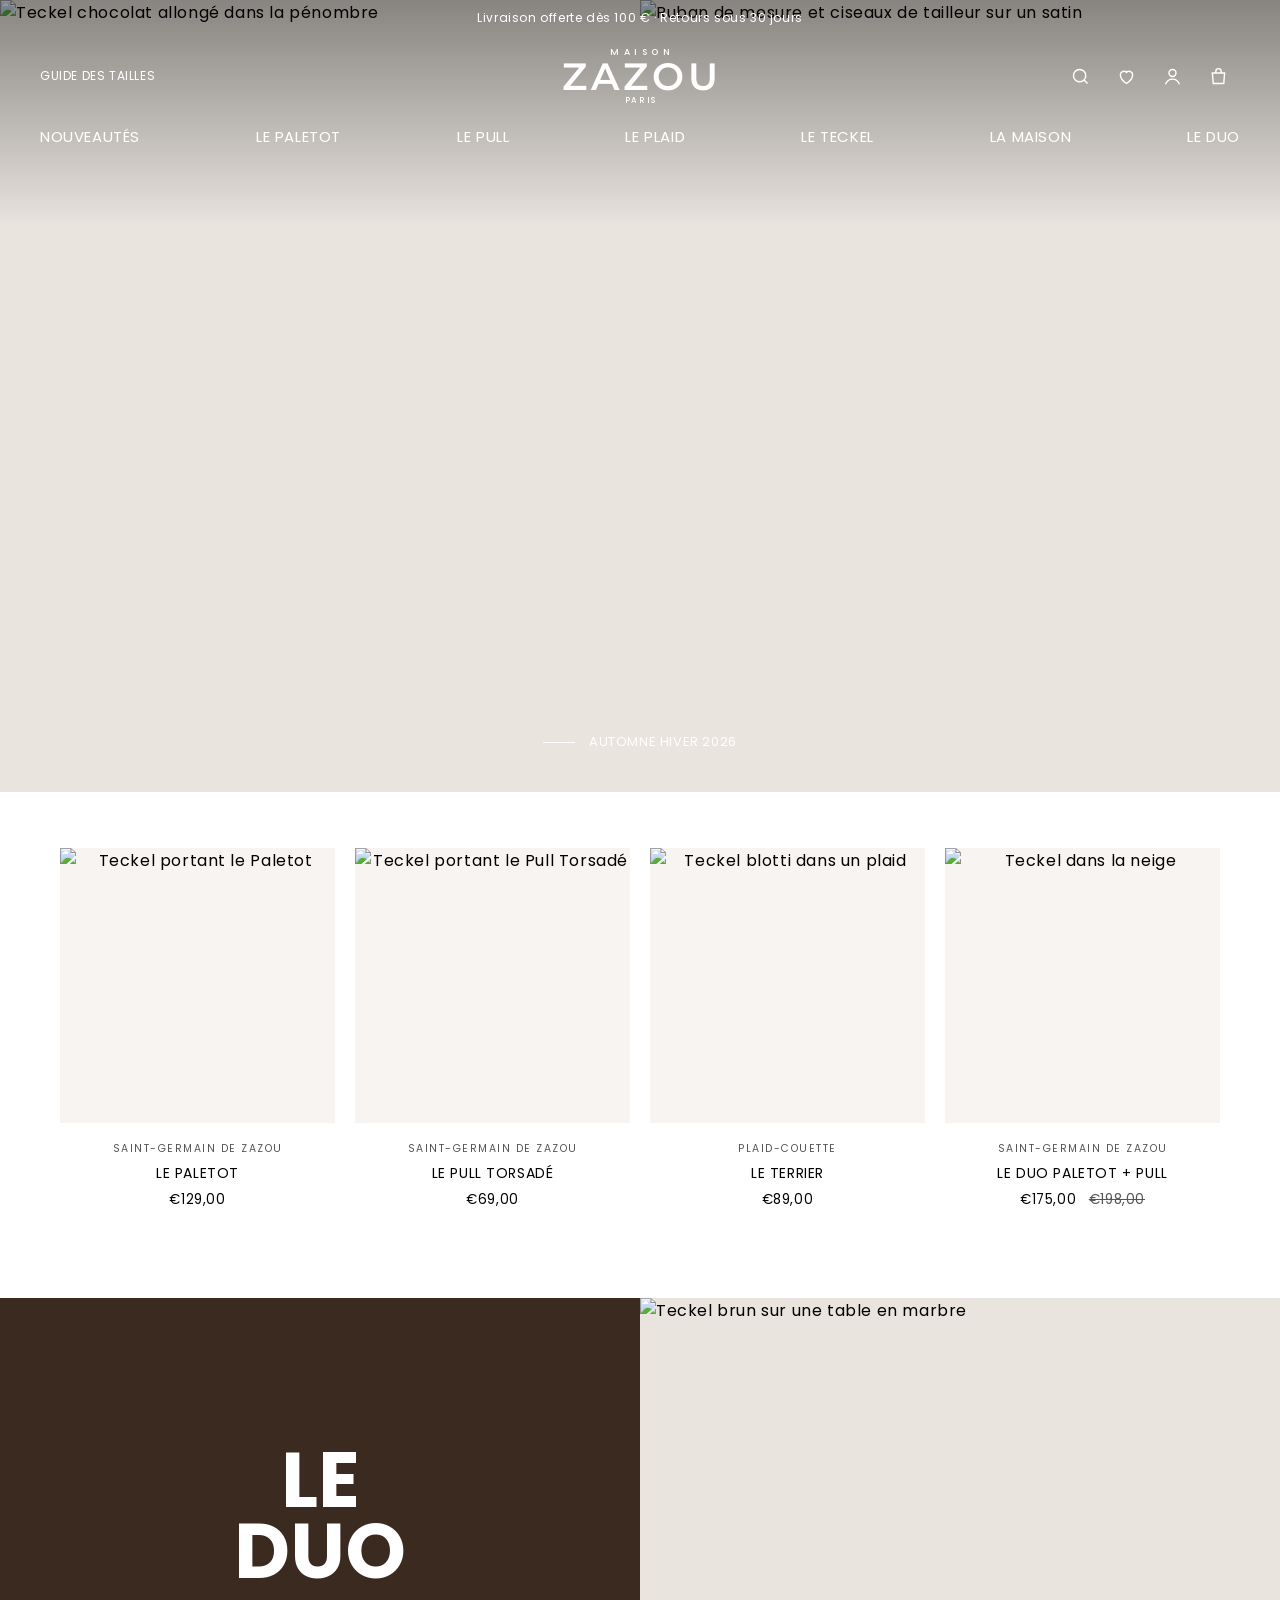
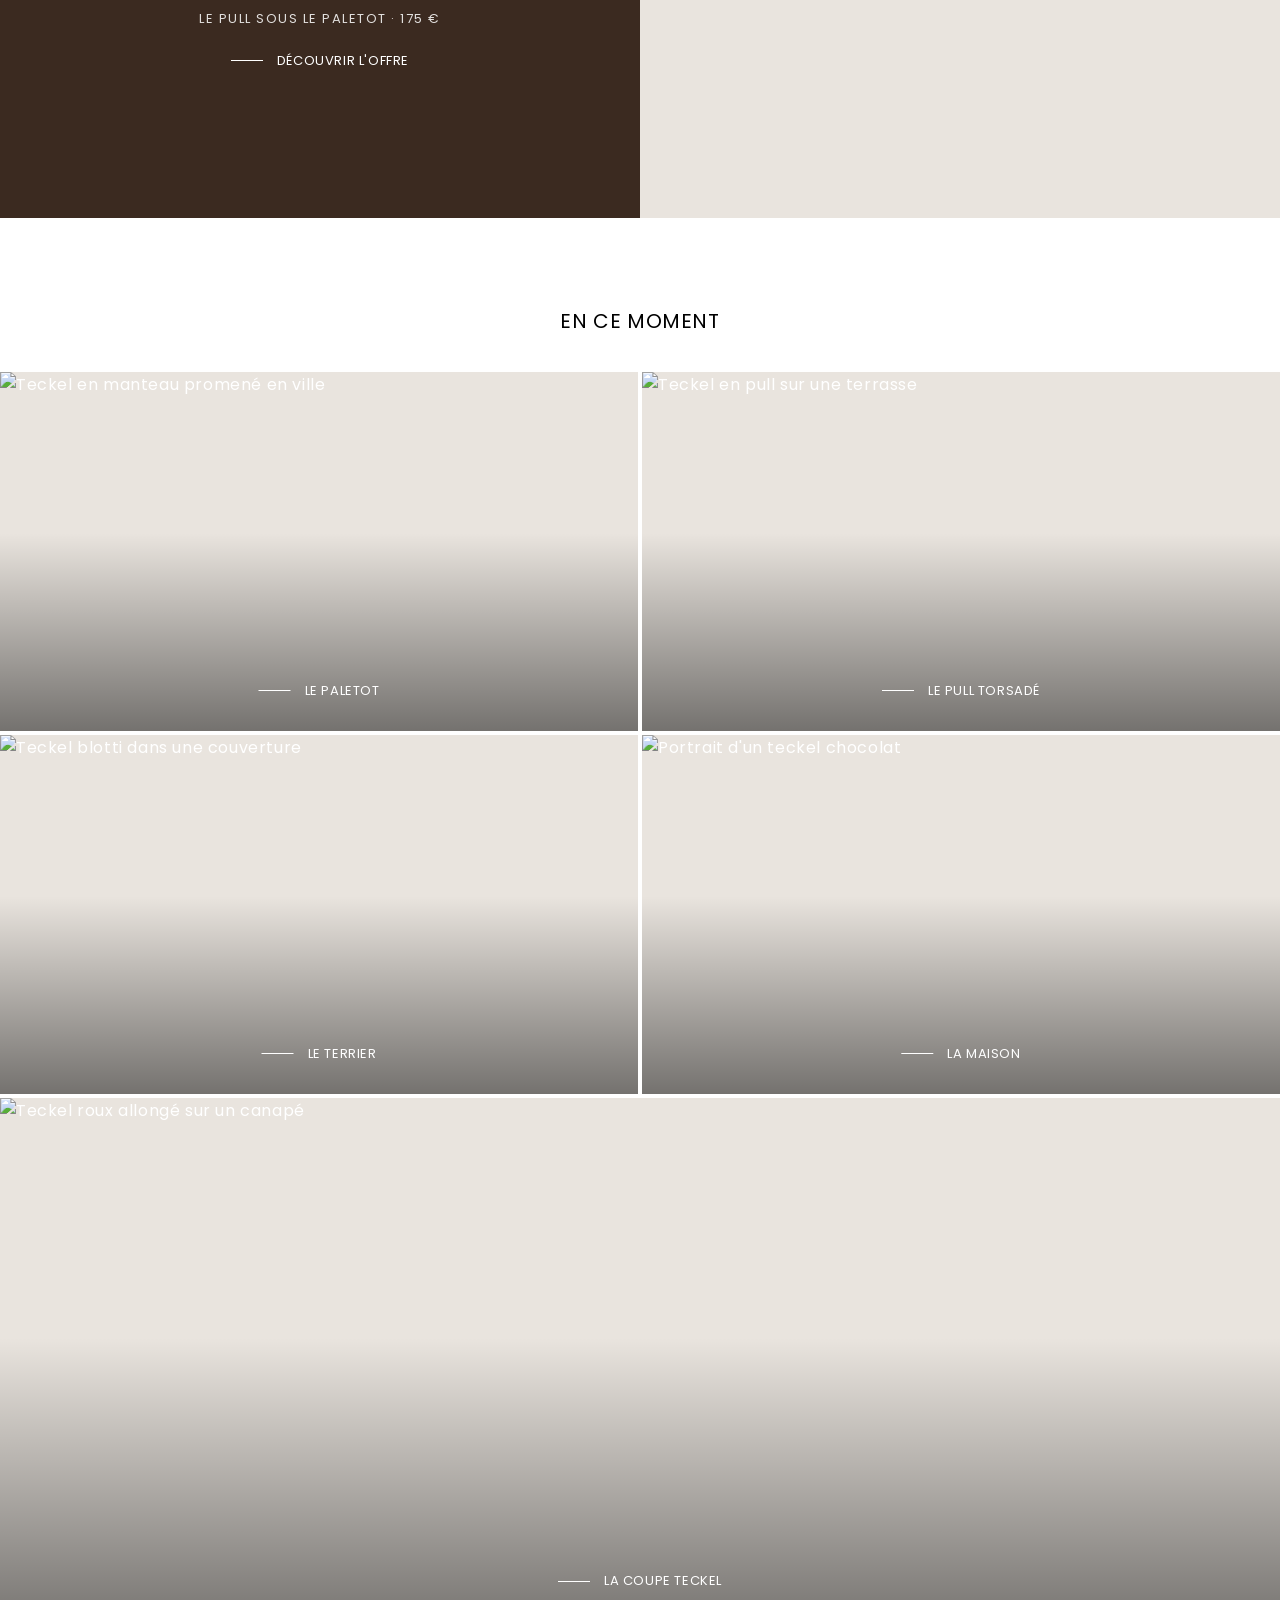
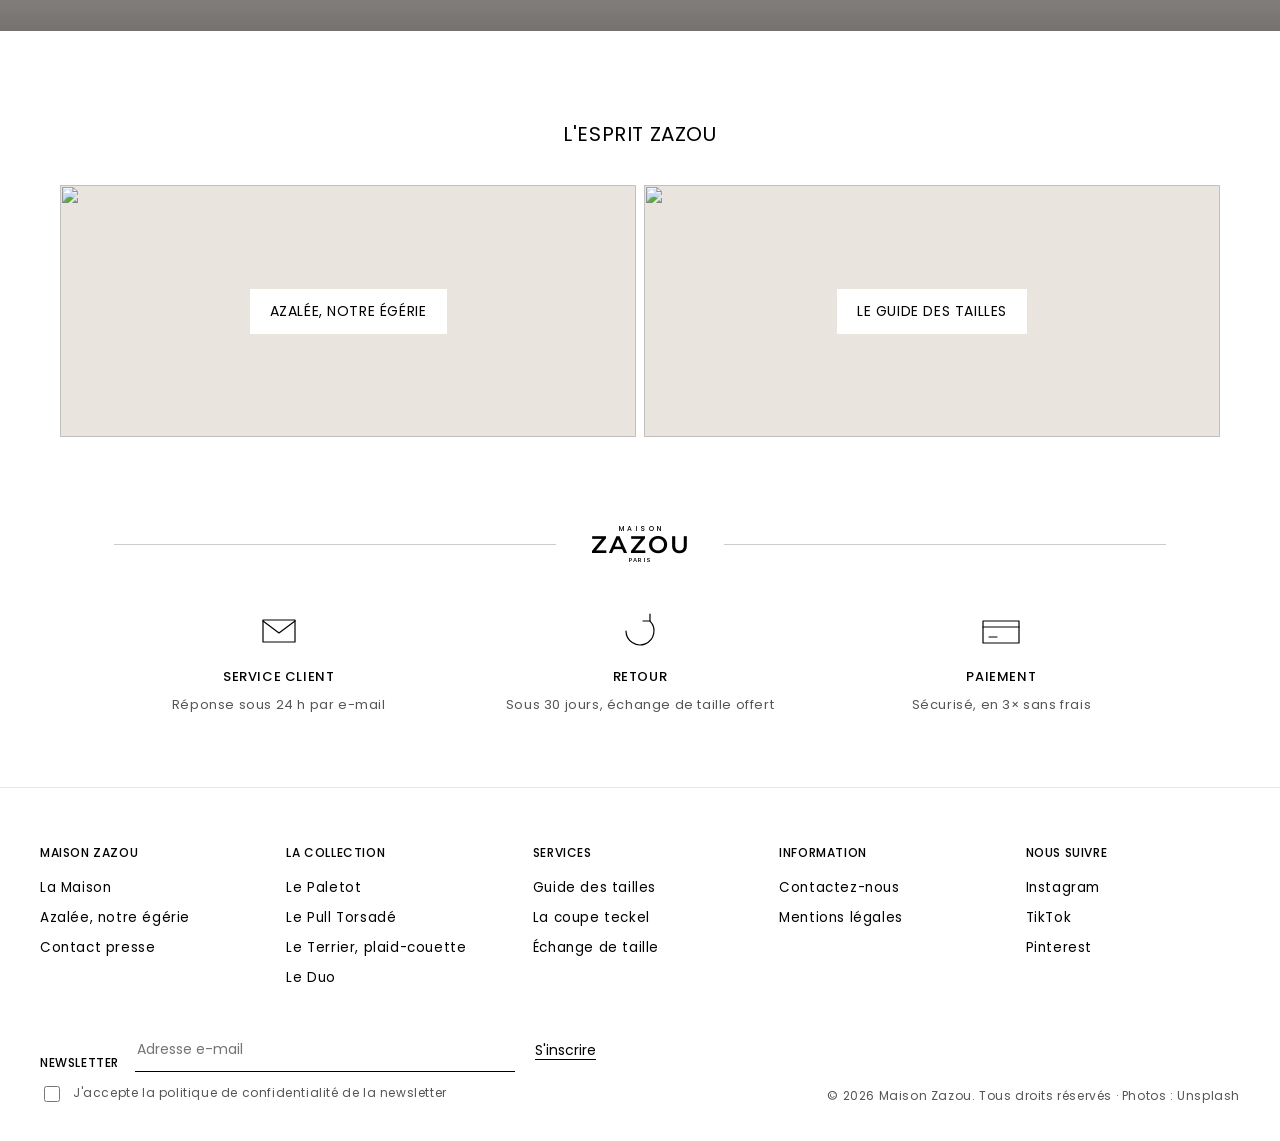
==== commit 02813f54: "Add files via upload" ====
--- a/index.html
+++ b/index.html
@@ -14,8 +14,8 @@
   <link rel="preconnect" href="https://fonts.gstatic.com" crossorigin>
   <link rel="preconnect" href="https://images.unsplash.com">
   <link rel="stylesheet" href="https://fonts.googleapis.com/css2?family=Montserrat:wght@600&family=Poppins:wght@300;400;500;700&display=swap">
-  <link rel="stylesheet" href="styles.css">
-  <script src="site.js" defer></script>
+  <link rel="stylesheet" href="styles.css?v=20261017-3">
+  <script src="site.js?v=20261017-3" defer></script>
 </head>
 <body>
 <a class="skip-link" href="#contenu">Aller au contenu</a>
--- a/styles.css
+++ b/styles.css
@@ -59,8 +59,7 @@
 .site-top.is-scrolled { background: var(--white); color: var(--ink); border-color: var(--line); }
 .site-top.is-scrolled::before { opacity: 0; }
 .announce { margin: 0; text-align: center; font-size: 12px; padding: 9px 16px; max-height: 40px; overflow: hidden; transition: max-height .35s var(--ease), padding .35s var(--ease); }
-.site-top.is-scrolled .announce { max-height: 0; padding-top: 0; padding-bottom: 0; }
-.site-top.is-scrolled .logo__name { font-size: 30px; }
+.site-top.is-scrolled .logo__name { font-size: 32px; }
 
 .header { max-width: 1440px; margin: 0 auto; padding: 12px var(--gutter) 0; }
 .header__row { display: grid; grid-template-columns: 1fr auto 1fr; align-items: center; gap: 16px; }
@@ -94,29 +93,29 @@
 a.dash-link:hover::before, a:hover > .dash-link::before { width: 48px; }
 
 /* ---------- Ouverture ---------- */
-.hero { position: relative; height: 100vh; min-height: 560px; max-height: 960px; display: grid; grid-template-columns: 1fr 1fr; }
+.hero { position: relative; height: 88vh; min-height: 520px; max-height: 820px; display: grid; grid-template-columns: 1fr 1fr; }
 .hero .photo { height: 100%; }
 .hero__label { position: absolute; bottom: 40px; left: 50%; transform: translateX(-50%); color: var(--white); z-index: 2; }
 
 /* ---------- Rangée de produits ---------- */
-.products { display: grid; grid-template-columns: repeat(4, minmax(0, 1fr)); gap: 4px; padding: 4px 0 var(--section); }
-.products--3 { grid-template-columns: repeat(3, minmax(0, 1fr)); }
-.products--2 { grid-template-columns: repeat(2, minmax(0, 1fr)); }
+.products { display: grid; grid-template-columns: repeat(4, minmax(0, 1fr)); gap: 40px 20px; max-width: 1240px; margin: 0 auto; padding: 56px var(--gutter) var(--section); }
+.products--3 { grid-template-columns: repeat(3, minmax(0, 1fr)); max-width: 1000px; }
+.products--2 { grid-template-columns: repeat(2, minmax(0, 1fr)); max-width: 720px; }
 .product { display: flex; flex-direction: column; align-items: center; text-align: center; }
 .product:hover { opacity: 1; }
-.product .photo { width: 100%; aspect-ratio: 4 / 5; }
+.product .photo { width: 100%; aspect-ratio: 1 / 1; background: var(--cream); }
 .product__line { margin-top: 18px; font-size: 10.5px; letter-spacing: 1.5px; text-transform: uppercase; color: var(--muted); }
 .product__name { margin: 6px 0 0; font-size: 14px; text-transform: uppercase; font-weight: 400; }
 .product__price { margin-top: 6px; font-size: 13.5px; }
 .product__price s { color: var(--muted); margin-left: 8px; }
 
 /* ---------- Bannière Duo : texte sur aplat, photo à droite ---------- */
-.duo { display: grid; grid-template-columns: 1fr 1fr; min-height: 620px; }
+.duo { display: grid; grid-template-columns: 1fr 1fr; height: 520px; }
 .duo__panel { background: var(--choco); color: var(--white); display: flex; flex-direction: column; justify-content: center; align-items: center; gap: 22px; padding: 64px 32px; text-align: center; }
 .duo__panel:hover { opacity: 1; }
-.duo__title { margin: 0; font-weight: 700; font-size: clamp(64px, 8vw, 112px); line-height: .92; text-transform: uppercase; letter-spacing: 0; }
+.duo__title { margin: 0; font-weight: 700; font-size: clamp(56px, 6vw, 88px); line-height: .92; text-transform: uppercase; letter-spacing: 0; }
 .duo__sub { margin: 0; font-size: 13px; letter-spacing: 1.5px; text-transform: uppercase; opacity: .85; }
-.duo .photo { min-height: 420px; }
+.duo .photo { height: 100%; }
 
 /* ---------- Titres de section ---------- */
 .section { padding-top: var(--section); }
@@ -124,20 +123,20 @@
 
 /* ---------- Tuiles 2 × 2 ---------- */
 .tiles { display: grid; grid-template-columns: repeat(2, minmax(0, 1fr)); gap: 4px; }
-.tile { position: relative; display: block; aspect-ratio: 4 / 3; color: var(--white); }
+.tile { position: relative; display: block; aspect-ratio: 16 / 9; color: var(--white); }
 .tile:hover { opacity: 1; }
 .tile .photo { position: absolute; inset: 0; }
 .tile .dash-link { position: absolute; bottom: 30px; left: 50%; transform: translateX(-50%); z-index: 2; }
 
 /* ---------- Bandeau pleine largeur ---------- */
-.wide { position: relative; display: block; height: 78vh; min-height: 460px; max-height: 760px; margin-top: 4px; color: var(--white); }
+.wide { position: relative; display: block; aspect-ratio: 12 / 5; max-height: 600px; width: 100%; margin-top: 4px; color: var(--white); }
 .wide:hover { opacity: 1; }
 .wide .photo { position: absolute; inset: 0; }
 .wide .dash-link { position: absolute; bottom: 40px; left: 50%; transform: translateX(-50%); z-index: 2; }
 
 /* ---------- Deux images à cartouche ---------- */
-.ateliers { display: grid; grid-template-columns: repeat(2, minmax(0, 1fr)); gap: 4px; }
-.atelier { position: relative; aspect-ratio: 16 / 9; display: flex; align-items: center; justify-content: center; }
+.ateliers { display: grid; grid-template-columns: repeat(2, minmax(0, 1fr)); gap: 8px; max-width: 1240px; margin: 0 auto; padding: 0 var(--gutter); }
+.atelier { position: relative; aspect-ratio: 16 / 7; display: flex; align-items: center; justify-content: center; }
 .atelier:hover { opacity: 1; }
 .atelier .photo { position: absolute; inset: 0; }
 .atelier__label { position: relative; z-index: 2; background: var(--white); color: var(--ink); padding: 12px 20px; font-size: 14px; text-transform: uppercase; transition: padding .35s var(--ease); }
@@ -171,8 +170,8 @@
 .copyright { font-size: 12px; color: var(--muted); }
 
 /* ---------- Pages éditoriales (Maison, Teckel) ---------- */
-.manifesto__hero { height: 70vh; min-height: 420px; max-height: 720px; }
-.manifesto__image { height: 70vh; min-height: 340px; max-height: 640px; max-width: 1200px; margin: 0 auto; }
+.manifesto__hero { height: 60vh; min-height: 360px; max-height: 560px; }
+.manifesto__image { aspect-ratio: 16 / 9; max-width: 960px; margin: 0 auto; }
 .manifesto__intro { max-width: 720px; margin: 0 auto; padding: 72px 24px 56px; text-align: center; }
 .manifesto__intro h1 { margin: 0 0 16px; font-size: 26px; font-weight: 400; text-transform: uppercase; }
 .manifesto__intro p { margin: 0; font-size: 16px; line-height: 1.8; color: var(--muted); }
@@ -182,6 +181,20 @@
 .manifesto__block .dash-link { margin-top: 14px; }
 .manifesto__lead { font-size: 12.5px !important; text-transform: uppercase; letter-spacing: 1.5px; color: var(--ink) !important; }
 .manifesto__closing { margin-top: 28px !important; font-size: 13.5px !important; text-transform: uppercase; letter-spacing: 1.5px; color: var(--ink) !important; }
+
+
+/* ---------- Pages manifeste (La Maison, Le Teckel) : titre fort + blocs image / texte alternés ---------- */
+.mh { max-width: 860px; margin: 0 auto; padding: 48px 24px 40px; text-align: center; }
+.mh h1 { margin: 0 0 22px; font-weight: 700; font-size: clamp(38px, 4.6vw, 60px); line-height: 1.05; text-transform: uppercase; letter-spacing: 0; }
+.mh p { margin: 0; font-size: 18px; line-height: 1.75; }
+.mh .breadcrumb { font-size: 12px; margin-bottom: 26px; color: var(--muted); }
+.split { display: grid; grid-template-columns: 1fr 1fr; gap: 72px; align-items: center; max-width: 1160px; margin: 0 auto; padding: 44px var(--gutter); }
+.split .photo { aspect-ratio: 1 / 1; max-height: 540px; }
+.split--rev .photo { order: 2; }
+.split__text { text-align: center; padding: 0 8px; }
+.split__text h2 { margin: 0 0 26px; font-weight: 600; font-size: clamp(28px, 3vw, 40px); line-height: 1.1; text-transform: uppercase; letter-spacing: 0; }
+.split__text p { margin: 0 0 16px; font-size: 15.5px; line-height: 1.9; }
+.split__text .dash-link { margin-top: 12px; }
 
 /* ---------- Pages simples (guide, mentions) ---------- */
 .page { max-width: 960px; margin: 0 auto; padding: 64px 24px 24px; }
@@ -201,11 +214,10 @@
 .breadcrumb a:hover { text-decoration: underline; opacity: 1; }
 
 /* ---------- Fiche produit ---------- */
-.pdp { display: grid; grid-template-columns: minmax(0, 1.35fr) minmax(0, 1fr); gap: 64px; padding-right: var(--gutter); }
+.pdp { display: grid; grid-template-columns: minmax(0, 1.25fr) minmax(0, 1fr); gap: 56px; max-width: 1360px; margin: 0 auto; padding: 24px var(--gutter) 0; }
 .pdp__gallery { display: grid; grid-template-columns: 1fr 1fr; gap: 4px; align-content: start; }
 .pdp__img { aspect-ratio: 4 / 5; }
-.pdp__img:first-child { grid-column: 1 / -1; }
-.pdp__info { position: sticky; top: 140px; align-self: start; padding: 40px 0 32px; display: flex; flex-direction: column; max-width: 460px; }
+.pdp__info { position: sticky; top: 170px; align-self: start; padding: 16px 0 32px; display: flex; flex-direction: column; max-width: 460px; }
 .pdp__name { margin: 6px 0 0; font-size: 22px; font-weight: 400; text-transform: uppercase; }
 .pdp__price { margin: 10px 0 0; font-size: 16px; }
 .pdp__color { margin: 18px 0 0; font-size: 13px; color: var(--muted); }
@@ -249,6 +261,7 @@
 .listing__head .actions { margin-top: 24px; display: flex; flex-wrap: wrap; justify-content: center; gap: 10px; }
 .listing { padding-bottom: 0; }
 .related { padding-top: var(--section); }
+.related .products { padding-top: 0; }
 
 /* =========================================================
    Tablette et mobile
@@ -285,19 +298,26 @@
   .hero { grid-template-columns: 1fr; height: 88vh; }
   .hero .photo + .photo { display: none; }
 
-  .duo { grid-template-columns: 1fr; }
+  .duo { grid-template-columns: 1fr; height: auto; }
   .duo__panel { padding: 56px 24px; }
-  .duo .photo { min-height: 360px; }
+  .duo .photo { height: 320px; }
 
   .tiles, .ateliers { grid-template-columns: 1fr; }
-  .wide { height: 60vh; }
+  .wide { aspect-ratio: 4 / 3; }
+  .ateliers { padding: 0; }
+  .atelier { aspect-ratio: 16 / 9; }
+  .products { padding-top: 32px; gap: 32px 12px; }
 
   .promise__grid { grid-template-columns: 1fr; gap: 28px; }
   .footer__cols { grid-template-columns: repeat(2, minmax(0, 1fr)); }
 
-  .pdp { grid-template-columns: 1fr; gap: 0; padding-right: 0; }
+  .split { grid-template-columns: 1fr; gap: 28px; padding: 28px var(--gutter); }
+  .split--rev .photo { order: 0; }
+  .mh { padding-top: 32px; }
+  .mh p { font-size: 16px; }
+  .pdp { grid-template-columns: 1fr; gap: 0; padding: 0; }
   .pdp__gallery { display: flex; overflow-x: auto; scroll-snap-type: x mandatory; gap: 4px; -webkit-overflow-scrolling: touch; }
-  .pdp__img { flex: 0 0 86%; scroll-snap-align: start; }
+  .pdp__img { flex: 0 0 78%; scroll-snap-align: start; }
   .pdp__info { position: static; padding: 26px var(--gutter) 0; max-width: none; }
 }
 
